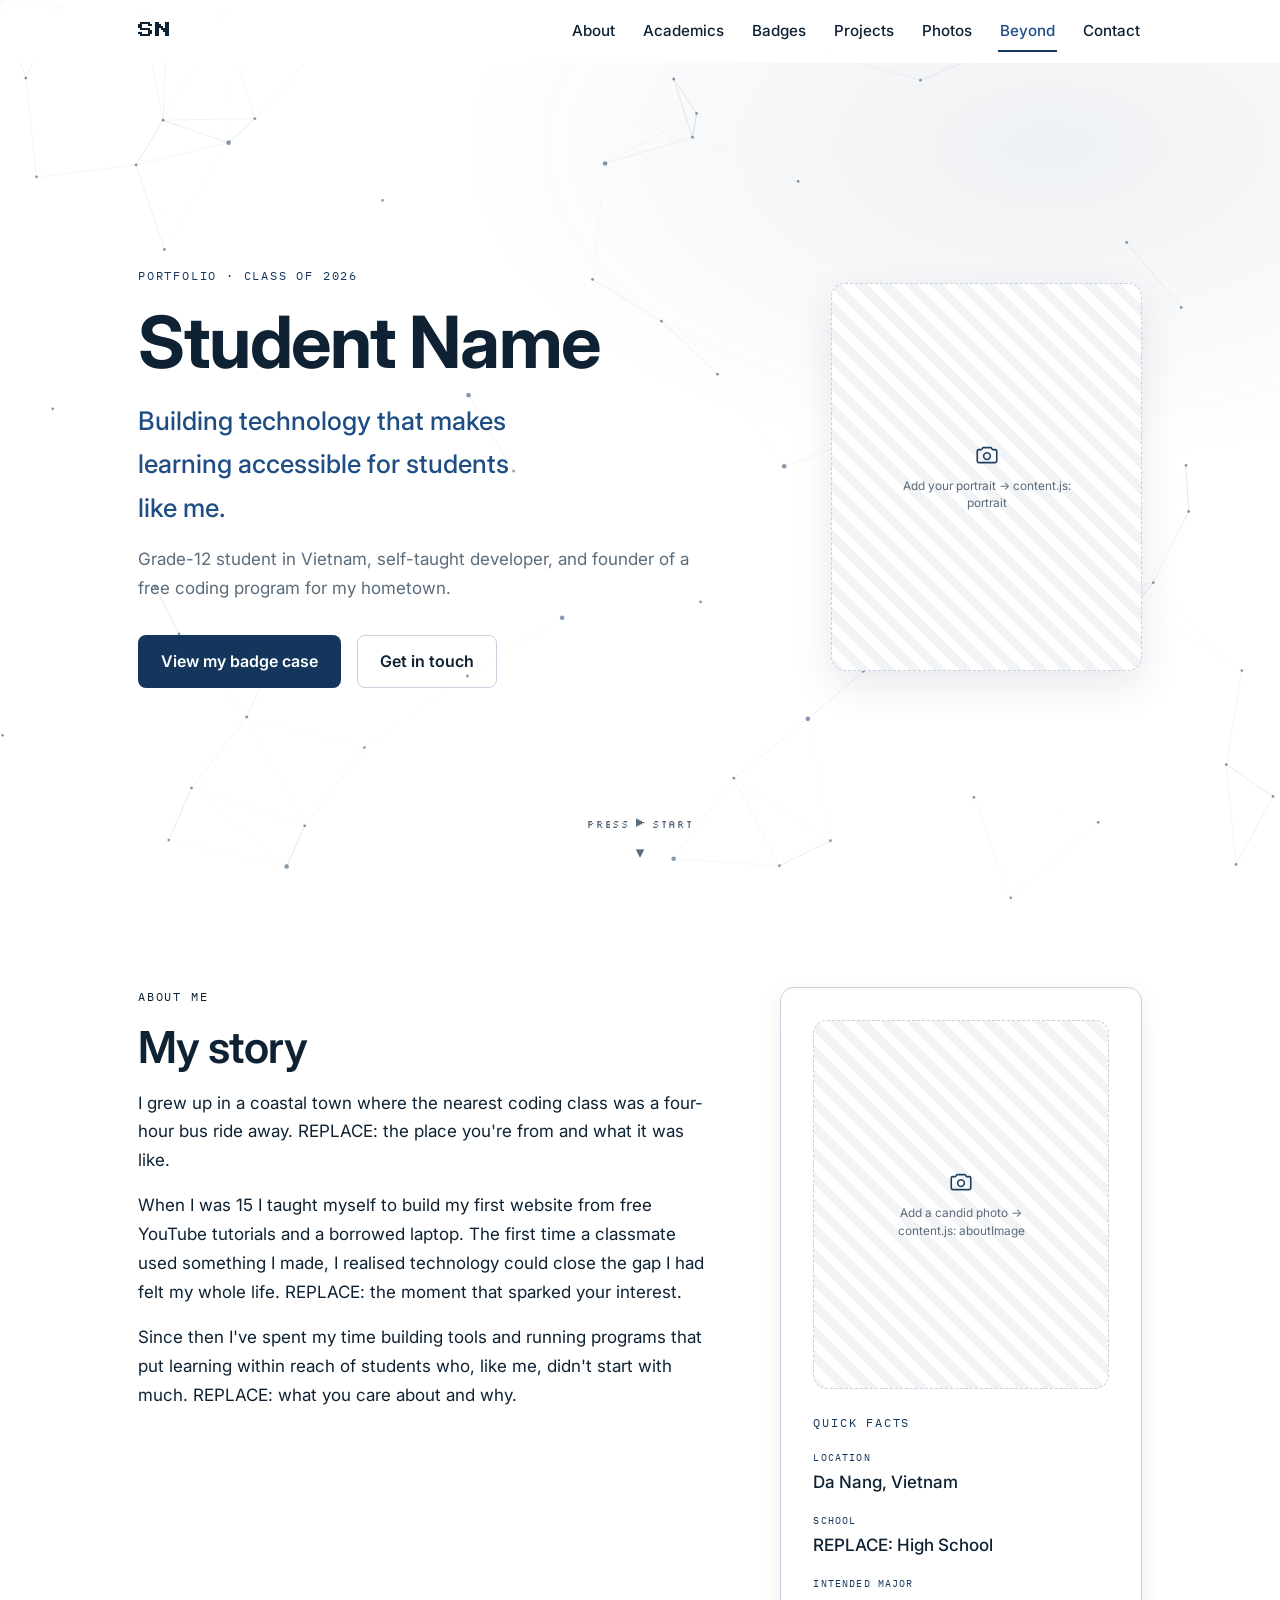
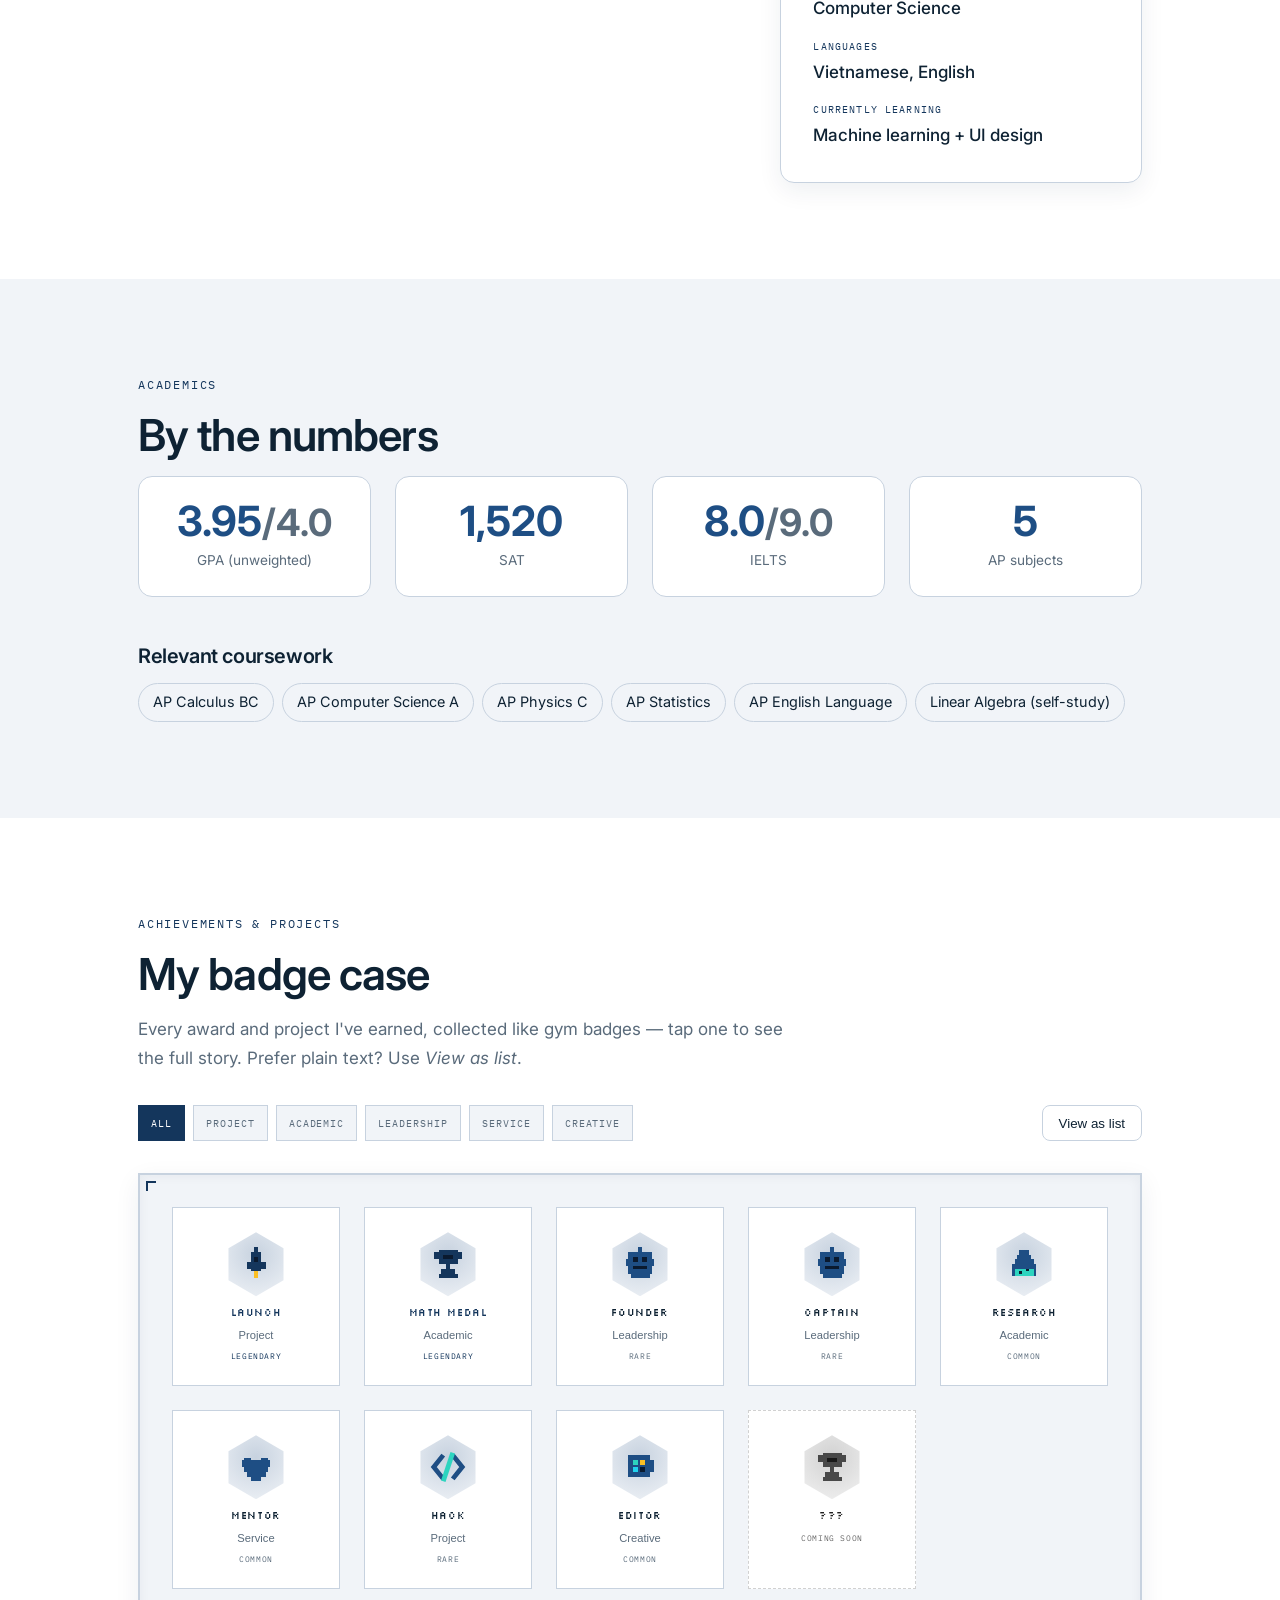
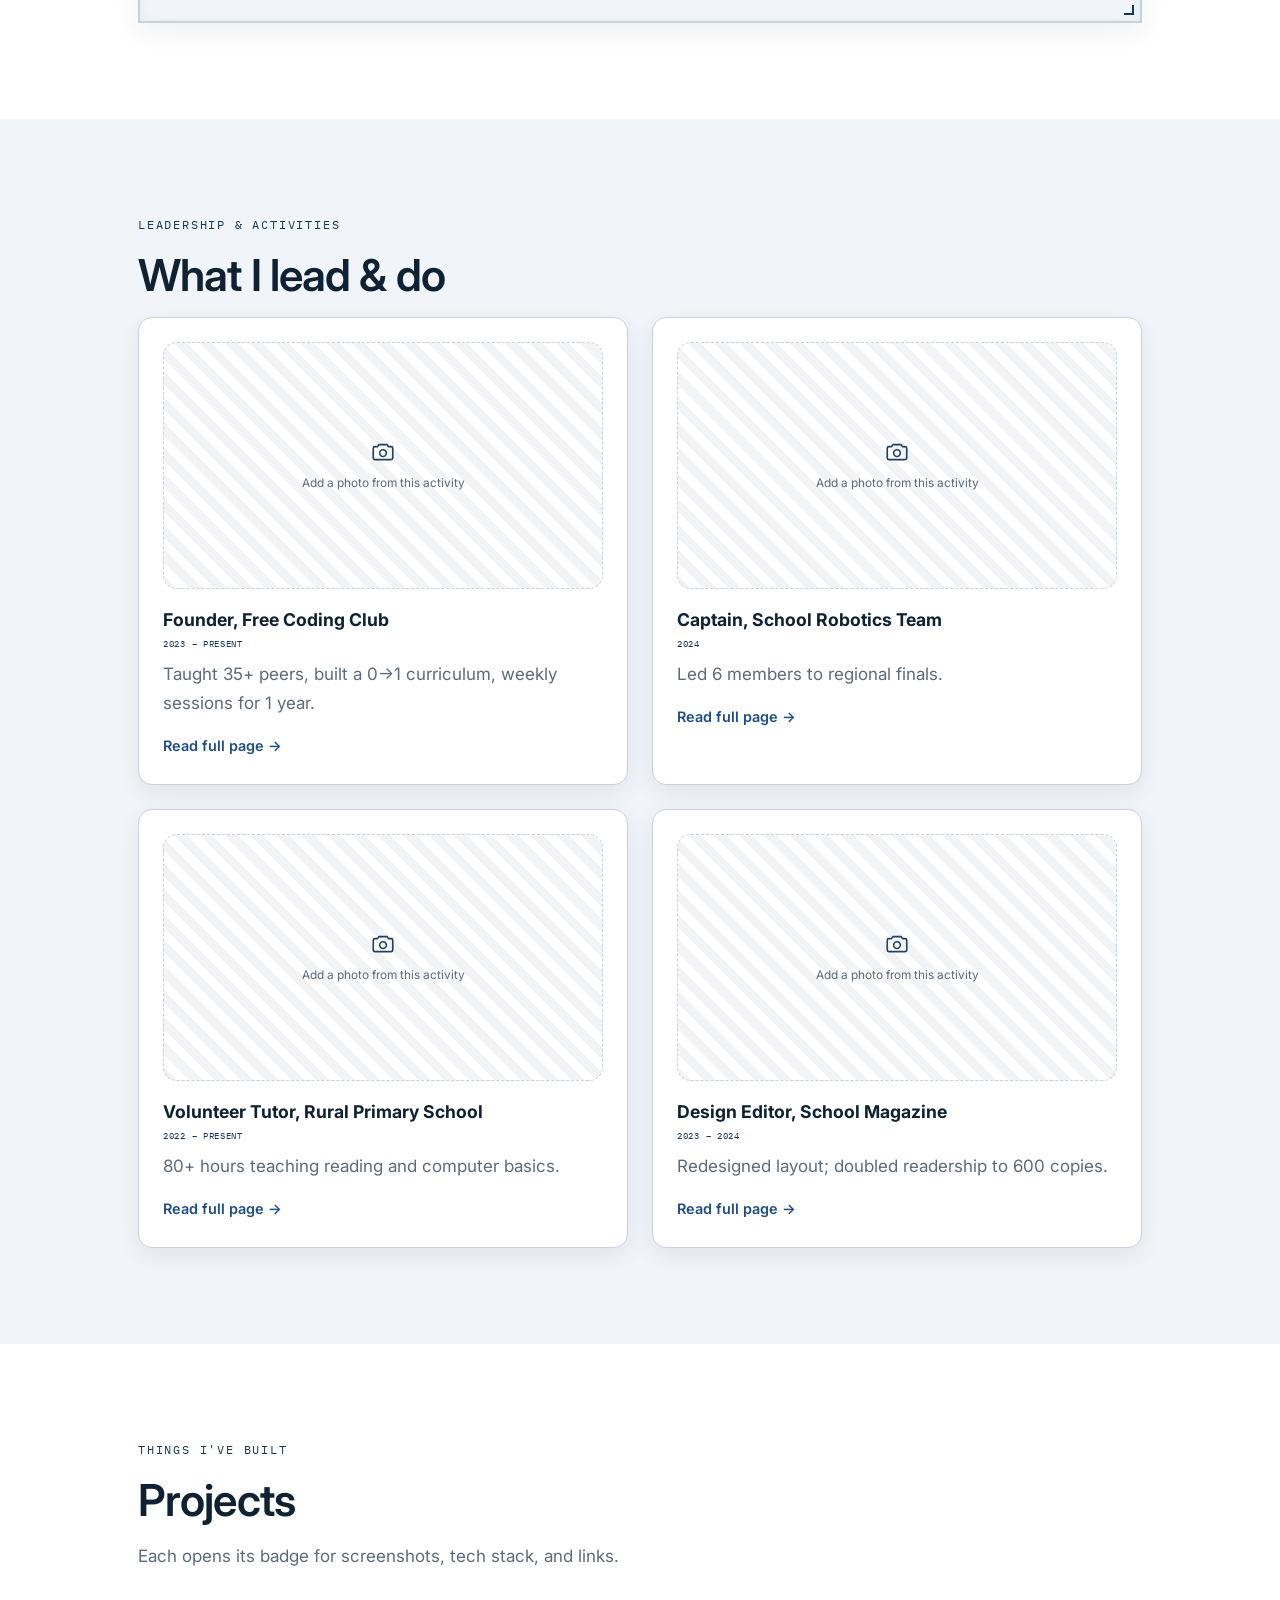
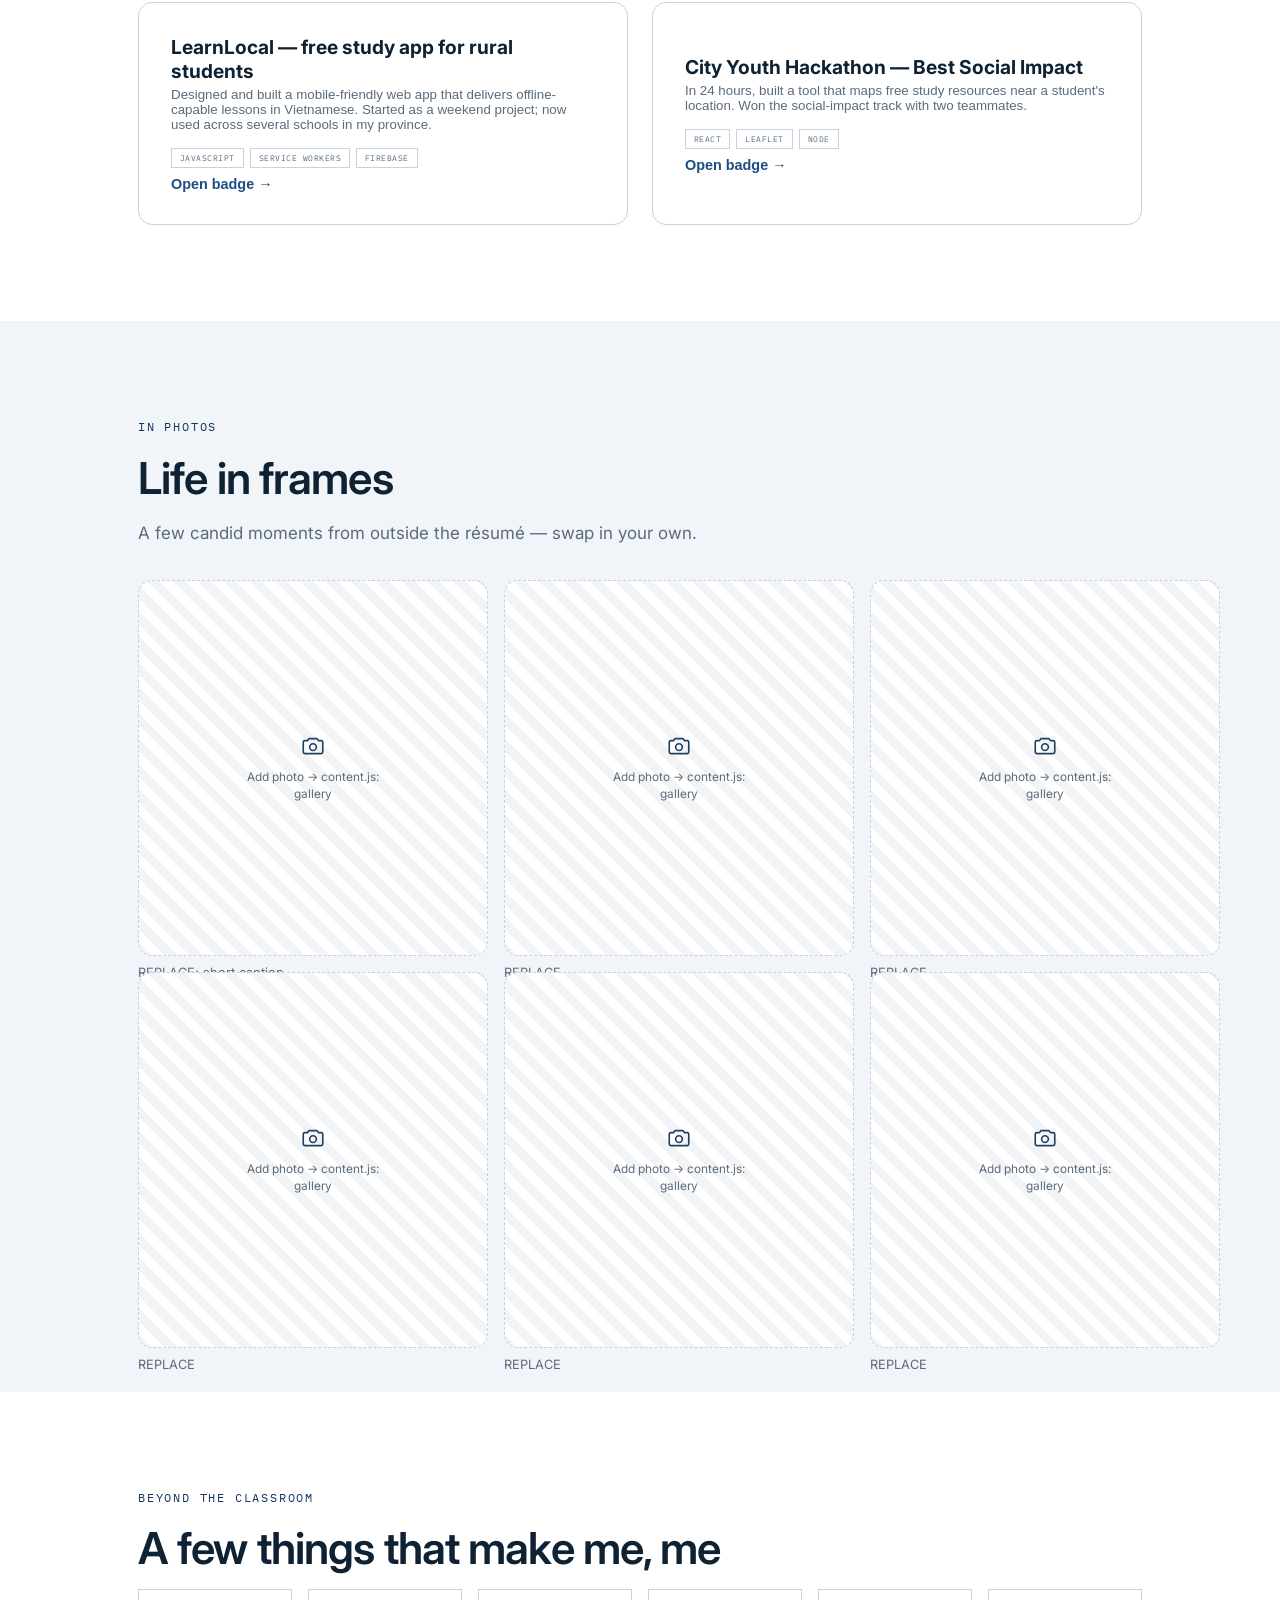
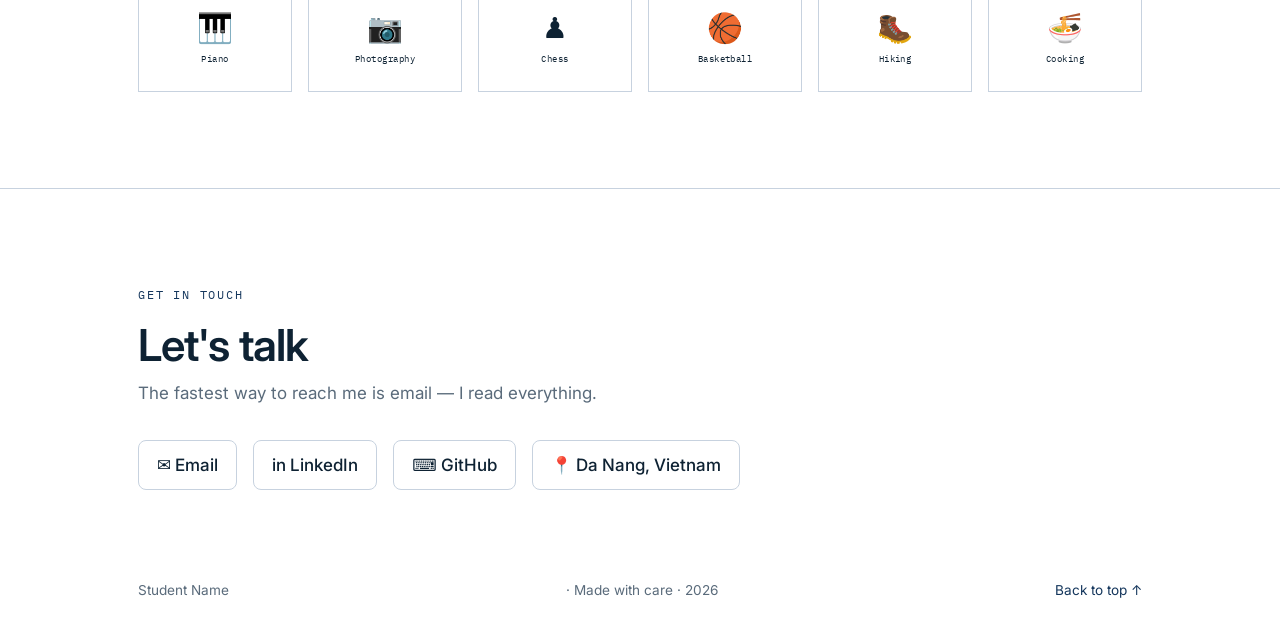
==== index.html @ fba91a68 "Build portfolio site: badge case, detail pages, hero background - Single-page portfolio (navy+teal, " ====
<!DOCTYPE html>
<html lang="en">
<head>
  <meta charset="UTF-8">
  <meta name="viewport" content="width=device-width, initial-scale=1.0">
  <title>Student Name — Portfolio</title> <!-- REPLACE: set to your name -->
  <meta name="description" content="Portfolio of a Grade-12 student building technology that makes learning accessible."> <!-- REPLACE -->

  <link rel="icon" type="image/svg+xml" href="assets/favicon.svg">

  <!-- Fonts: Inter (body + display), IBM Plex Mono (small labels), Silkscreen + Press Start 2P (logo + badge pixel accents) -->
  <link rel="preconnect" href="https://fonts.googleapis.com">
  <link rel="preconnect" href="https://fonts.gstatic.com" crossorigin>
  <link href="https://fonts.googleapis.com/css2?family=Inter:wght@400;500;600;700&family=IBM+Plex+Mono:wght@400;500;600&family=Silkscreen:wght@400;700&family=Press+Start+2P&display=swap" rel="stylesheet">

  <link rel="stylesheet" href="css/style.css">
</head>
<body>
  <canvas id="starfield" class="bg-constellation" aria-hidden="true"></canvas>
  <a class="skip-link" href="#main">Skip to content</a>

  <!-- ============================ NAV ============================ -->
  <header class="nav" id="nav">
    <div class="nav__inner">
      <a href="#hero" class="nav__brand" data-content="initials" aria-label="Home">SN</a>

      <nav class="nav__links" aria-label="Primary">
        <a href="#about">About</a>
        <a href="#academics">Academics</a>
        <a href="#badges">Badges</a>
        <a href="#projects">Projects</a>
        <a href="#gallery">Photos</a>
        <a href="#beyond">Beyond</a>
        <a href="#contact">Contact</a>
      </nav>

      <button class="nav__toggle" id="navToggle" aria-label="Open menu" aria-expanded="false" aria-controls="mobileMenu">
        <span></span><span></span><span></span>
      </button>
    </div>

    <!-- Mobile slide-in menu -->
    <nav class="nav__mobile" id="mobileMenu" aria-label="Mobile" hidden>
      <a href="#about">About</a>
      <a href="#academics">Academics</a>
      <a href="#badges">Badges</a>
      <a href="#projects">Projects</a>
      <a href="#gallery">Photos</a>
      <a href="#beyond">Beyond</a>
      <a href="#contact">Contact</a>
    </nav>
  </header>

  <main id="main">

    <!-- ============================ HERO ============================ -->
    <section class="hero" id="hero">
      <div class="container hero__inner">
        <div class="hero__text">
          <p class="eyebrow">PORTFOLIO · <span data-content="classOf">CLASS OF 2026</span></p>
          <h1 class="hero__title" data-content="name">Student Name</h1>
          <p class="hero__tagline" data-content="tagline">Building technology that makes learning accessible for students like me.</p>
          <p class="hero__sub" data-content="heroSub"></p>
          <div class="hero__cta">
            <a href="#badges" class="btn btn--primary">View my badge case</a>
            <a href="#contact" class="btn btn--ghost">Get in touch</a>
          </div>
        </div>
        <figure class="hero__portrait reveal" data-photo="portrait" data-hint="Add your portrait → content.js: portrait"></figure>
      </div>
      <a href="#about" class="hero__scroll" aria-label="Scroll to content">
        <span class="hero__scroll-pixel">press ▶ start</span>
        <span class="hero__scroll-arrow" aria-hidden="true">▾</span>
      </a>
    </section>

    <!-- ============================ ABOUT ============================ -->
    <section class="section" id="about">
      <div class="container about__grid">
        <div class="about__story reveal">
          <p class="eyebrow">ABOUT ME</p>
          <h2>My story</h2>
          <div data-content="about"><!-- paragraphs injected from content.js --></div>
        </div>
        <aside class="about__facts reveal">
          <figure class="about__photo" data-photo="aboutImage" data-hint="Add a candid photo → content.js: aboutImage"></figure>
          <p class="eyebrow">QUICK FACTS</p>
          <dl data-content="quickFacts"><!-- injected --></dl>
        </aside>
      </div>
    </section>

    <!-- ============================ ACADEMICS ============================ -->
    <section class="section section--alt" id="academics">
      <div class="container">
        <p class="eyebrow">ACADEMICS</p>
        <h2>By the numbers</h2>
        <div class="stats" data-content="stats"><!-- stat cards injected --></div>

        <h3 class="academics__sub">Relevant coursework</h3>
        <ul class="chips" data-content="coursework"><!-- chips injected --></ul>
      </div>
    </section>

    <!-- ============================ BADGE CASE ============================ -->
    <section class="section" id="badges">
      <div class="container">
        <p class="eyebrow">ACHIEVEMENTS &amp; PROJECTS</p>
        <h2>My badge case</h2>
        <p class="section__intro">Every award and project I've earned, collected like gym badges — tap one to see the full story. Prefer plain text? Use <em>View as list</em>.</p>

        <div class="badges__controls">
          <div class="filters" id="badgeFilters" role="tablist" aria-label="Filter badges by category"><!-- chips injected --></div>
          <button class="toggle-view" id="toggleView" aria-pressed="false">View as list</button>
        </div>

        <!-- Badge case grid -->
        <div class="badge-case" id="badgeCase">
          <div class="badge-grid" id="badgeGrid" role="list"><!-- badges injected --></div>
        </div>

        <!-- Accessible list fallback (same data) -->
        <div class="badge-list" id="badgeList" hidden><!-- list injected --></div>
      </div>
    </section>

    <!-- ============================ LEADERSHIP / ACTIVITIES ============================ -->
    <section class="section section--alt" id="leadership">
      <div class="container">
        <p class="eyebrow">LEADERSHIP &amp; ACTIVITIES</p>
        <h2>What I lead &amp; do</h2>
        <div class="activities" data-content="activities"><!-- cards injected --></div>
      </div>
    </section>

    <!-- ============================ PROJECTS ============================ -->
    <section class="section" id="projects">
      <div class="container">
        <p class="eyebrow">THINGS I'VE BUILT</p>
        <h2>Projects</h2>
        <p class="section__intro">Each opens its badge for screenshots, tech stack, and links.</p>
        <div class="projects" data-content="projects"><!-- project cards injected --></div>
      </div>
    </section>

    <!-- ============================ GALLERY ============================ -->
    <section class="section section--alt" id="gallery">
      <div class="container">
        <p class="eyebrow">IN PHOTOS</p>
        <h2>Life in frames</h2>
        <p class="section__intro">A few candid moments from outside the résumé — swap in your own.</p>
        <div class="gallery" data-content="gallery"><!-- gallery injected --></div>
      </div>
    </section>

    <!-- ============================ BEYOND ============================ -->
    <section class="section" id="beyond">
      <div class="container">
        <p class="eyebrow">BEYOND THE CLASSROOM</p>
        <h2>A few things that make me, me</h2>
        <ul class="hobbies" data-content="hobbies"><!-- pixel tiles injected --></ul>
      </div>
    </section>

  </main>

  <!-- ============================ CONTACT / FOOTER ============================ -->
  <footer class="footer" id="contact">
    <div class="container">
      <p class="eyebrow">GET IN TOUCH</p>
      <h2 class="footer__title">Let's talk</h2>
      <p class="footer__lead">The fastest way to reach me is email — I read everything.</p>
      <div class="footer__links" data-content="contactLinks"><!-- injected --></div>
      <div class="footer__bottom">
        <span data-content="name">Student Name</span> · Made with care · 2026
        <a href="#hero" class="footer__top">Back to top ↑</a>
      </div>
    </div>
  </footer>

  <!-- ============================ BADGE MODAL ============================ -->
  <div class="modal" id="modal" role="dialog" aria-modal="true" aria-labelledby="modalTitle" hidden>
    <div class="modal__backdrop" data-close></div>
    <div class="modal__panel" role="document">
      <button class="modal__close" data-close aria-label="Close">✕</button>
      <div class="modal__body" id="modalBody"><!-- injected --></div>
    </div>
  </div>

  <!-- content first, then shared icons, then logic -->
  <script src="data/content.js"></script>
  <script src="js/icons.js"></script>
  <script src="js/main.js"></script>
</body>
</html>
---- css/style.css ----
/* =============================================================================
   College Application Portfolio — light theme (white + navy, Inter + IBM Plex Mono, pixel accents)
   All design tokens live in :root. Edit content in data/content.js, not here.
   ============================================================================= */

/* ---------- Design tokens ---------- */
:root {
  /* color palette */
  --navy-900: #FFFFFF;   /* page background (white) */
  --navy-800: #F1F4F8;   /* alt sections / chips / panels (light) */
  --navy-700: #FFFFFF;   /* cards / surfaces (white, use border) */
  --navy-600: #C7D2DF;   /* hairline borders */
  --teal-400: #14365C;   /* PRIMARY accent = deep navy */
  --teal-300: #1E4E84;   /* accent hover / accent text on white */
  --cyan-500: #2A5A92;   /* secondary navy */
  --ink-050:  #0E2233;   /* primary text = near-navy ink */
  --ink-300:  #5A6B7B;   /* muted text */
  --gold-400: #14365C;   /* legendary -> navy (two-colour palette) */
  --white:    #FFFFFF;
  --on-accent:#FFFFFF;   /* text on navy accent backgrounds */

  /* fonts */
  --font-body:    "Inter", system-ui, -apple-system, "Segoe UI", Arial, sans-serif;
  --font-display: "Inter", system-ui, -apple-system, "Segoe UI", Arial, sans-serif;
  --font-pixel:   "Silkscreen", "Press Start 2P", monospace;
  --font-pixel-lg:"Press Start 2P", "Silkscreen", monospace;
  --font-mono:    "IBM Plex Mono", ui-monospace, SFMono-Regular, Menlo, "Liberation Mono", monospace;

  /* spacing scale (8px base) */
  --s-1: 8px;  --s-2: 16px; --s-3: 24px; --s-4: 32px;
  --s-5: 48px; --s-6: 64px; --s-7: 96px; --s-8: 128px;

  /* layout */
  --maxw: 1100px;
  --gutter: 24px;

  /* radius */
  --r-card: 14px;
  --r-btn: 8px;

  /* shadow */
  --shadow-soft: 0 14px 40px rgba(15, 36, 64, 0.10);
  --shadow-card: 0 8px 24px rgba(15, 36, 64, 0.07);

  /* motion */
  --t-fast: 160ms;
  --t-med: 280ms;
  --ease: cubic-bezier(0.22, 1, 0.36, 1);
}

@media (min-width: 768px) { :root { --gutter: 48px; } }

/* ---------- Reset & base ---------- */
*, *::before, *::after { box-sizing: border-box; }
html { scroll-behavior: smooth; background: var(--navy-900); }
@media (prefers-reduced-motion: reduce) { html { scroll-behavior: auto; } }

body {
  margin: 0;
  font-family: var(--font-body);
  font-size: 1.0625rem;
  line-height: 1.7;
  color: var(--ink-050);
  background: transparent;
  -webkit-font-smoothing: antialiased;
  overflow-x: hidden;
}

h1, h2, h3 { font-family: var(--font-display); font-weight: 600; letter-spacing: -0.02em; line-height: 1.12; margin: 0 0 var(--s-2); }
h2 { font-size: clamp(1.75rem, 3.5vw, 2.75rem); }
h3 { font-size: 1.25rem; }
p { margin: 0 0 var(--s-2); }
a { color: var(--teal-400); text-decoration: none; }
a:hover { color: var(--teal-300); }
img, svg, canvas { display: block; max-width: 100%; }

.container { max-width: var(--maxw); margin: 0 auto; padding: 0 var(--gutter); }

/* ---------- Full-page constellation background ---------- */
.bg-constellation { position: fixed; inset: 0; width: 100%; height: 100%; z-index: 0; pointer-events: none; }
#main { position: relative; z-index: 1; }
.nav, .footer { position: relative; z-index: 2; }


/* skip link */
.skip-link {
  position: absolute; left: 8px; top: -48px;
  background: var(--teal-400); color: var(--on-accent);
  padding: 8px 16px; border-radius: var(--r-btn); font-weight: 600; z-index: 200;
  transition: top var(--t-fast) var(--ease);
}
.skip-link:focus { top: 8px; }

/* visible focus rings everywhere */
:focus-visible {
  outline: 3px solid var(--teal-400);
  outline-offset: 3px;
  border-radius: 4px;
}

/* eyebrow label (pixel accent) */
.eyebrow {
  font-family: var(--font-mono);
  font-size: 0.75rem;
  letter-spacing: 0.15em;
  text-transform: uppercase;
  color: var(--teal-400);
  margin: 0 0 var(--s-2);
}

/* section rhythm */
.section { padding: 56px 0; }
@media (min-width: 768px) { .section { padding: 96px 0; } }
.section--alt { background: var(--navy-800); }
.section__intro { color: var(--ink-300); max-width: 60ch; margin-bottom: var(--s-4); }

/* ---------- Buttons ---------- */
.btn {
  display: inline-flex; align-items: center; justify-content: center;
  min-height: 44px; padding: 12px 22px;
  border-radius: var(--r-btn); font-weight: 600; font-size: 1rem;
  border: 1px solid transparent; cursor: pointer;
  transition: transform var(--t-fast) var(--ease), background var(--t-fast), color var(--t-fast), border-color var(--t-fast);
}
.btn--primary { background: var(--teal-400); color: var(--on-accent); }
.btn--primary:hover { background: var(--teal-300); color: var(--navy-900); transform: translateY(-2px); }
.btn--ghost { background: transparent; color: var(--ink-050); border-color: var(--navy-600); }
.btn--ghost:hover { border-color: var(--teal-400); color: var(--teal-300); transform: translateY(-2px); }

/* =============================================================================
   NAV
   ============================================================================= */
.nav {
  position: sticky; top: 0; z-index: 100;
  background: rgba(255, 255, 255, 0.72);
  backdrop-filter: blur(8px);
  border-bottom: 1px solid transparent;
  transition: background var(--t-med), border-color var(--t-med);
}
.nav.is-scrolled {
  background: rgba(255, 255, 255, 0.92);
  border-bottom-color: var(--navy-600);
}
.nav__inner {
  max-width: var(--maxw); margin: 0 auto; padding: 12px var(--gutter);
  display: flex; align-items: center; justify-content: space-between;
}
.nav__brand {
  font-family: var(--font-pixel-lg); font-size: 1rem;
  color: var(--ink-050); letter-spacing: 0.05em;
}
.nav__brand:hover { color: var(--teal-300); }
.nav__links { display: none; gap: var(--s-3); }
.nav__links a {
  color: var(--ink-050); font-weight: 500; font-size: 0.95rem;
  padding: 6px 2px; position: relative;
}
.nav__links a::after {
  content: ""; position: absolute; left: 0; right: 0; bottom: -2px; height: 2px;
  background: var(--teal-400); transform: scaleX(0); transform-origin: left;
  transition: transform var(--t-fast) var(--ease);
}
.nav__links a:hover, .nav__links a.is-active { color: var(--teal-300); }
.nav__links a.is-active::after { transform: scaleX(1); }

/* hamburger */
.nav__toggle {
  display: flex; flex-direction: column; gap: 4px;
  width: 44px; height: 44px; align-items: center; justify-content: center;
  background: transparent; border: 1px solid var(--navy-600); border-radius: var(--r-btn);
  cursor: pointer;
}

/* desktop: show inline links, hide hamburger (declared AFTER base so it wins) */
@media (min-width: 768px) {
  .nav__links { display: flex; }
  .nav__toggle { display: none; }
}
.nav__toggle span { width: 20px; height: 2px; background: var(--ink-050); transition: transform var(--t-fast), opacity var(--t-fast); }
.nav__toggle[aria-expanded="true"] span:nth-child(1) { transform: translateY(6px) rotate(45deg); }
.nav__toggle[aria-expanded="true"] span:nth-child(2) { opacity: 0; }
.nav__toggle[aria-expanded="true"] span:nth-child(3) { transform: translateY(-6px) rotate(-45deg); }

.nav__mobile {
  display: flex; flex-direction: column;
  background: var(--navy-800); border-top: 1px solid var(--navy-600);
  padding: var(--s-2) var(--gutter);
}
.nav__mobile[hidden] { display: none; }
.nav__mobile a { color: var(--ink-050); padding: 14px 0; font-weight: 500; border-bottom: 1px solid var(--navy-700); }
.nav__mobile a:last-child { border-bottom: none; }

/* =============================================================================
   HERO
   ============================================================================= */
.hero {
  position: relative; min-height: 92vh;
  display: flex; align-items: center;
  overflow: hidden;
  background:
    radial-gradient(960px 520px at 82% 10%, rgba(20,54,92,0.07), transparent 62%);
}
.hero__bg { position: absolute; inset: 0; z-index: 0; pointer-events: none; }
.hero__bg canvas { width: 100%; height: 100%; opacity: 1; }
/* on small screens the text spans wider — darken the photo further so copy stays AA-readable */
@media (max-width: 640px) {
  .hero {
    background:
      radial-gradient(700px 420px at 70% 10%, rgba(20,54,92,0.06), transparent 60%);
  }
}
.hero__inner { position: relative; z-index: 1; min-width: 0; width: 100%; padding-top: var(--s-6); padding-bottom: var(--s-6); }
.hero__title {
  font-size: clamp(2.5rem, 6vw, 4.5rem); font-weight: 700;
  margin-bottom: var(--s-2); letter-spacing: -0.02em;
}
.hero__tagline {
  font-family: var(--font-display); font-weight: 500;
  font-size: clamp(1.15rem, 2.4vw, 1.6rem);
  color: var(--teal-300); max-width: 24ch; margin-bottom: var(--s-2);
}
.hero__sub { color: var(--ink-300); max-width: 52ch; margin-bottom: var(--s-4); }
.hero__cta { display: flex; flex-wrap: wrap; gap: var(--s-2); }

.hero__scroll {
  position: absolute; left: 50%; bottom: 24px; transform: translateX(-50%);
  display: flex; flex-direction: column; align-items: center; gap: 6px;
  color: var(--ink-300);
}
.hero__scroll-pixel { font-family: var(--font-pixel); font-size: 0.6rem; letter-spacing: 0.1em; }
.hero__scroll-arrow { animation: bob 1.8s var(--ease) infinite; }
@keyframes bob { 0%,100% { transform: translateY(0); } 50% { transform: translateY(6px); } }

/* =============================================================================
   ABOUT
   ============================================================================= */
.about__grid { display: grid; gap: var(--s-5); }
@media (min-width: 900px) { .about__grid { grid-template-columns: 1.6fr 1fr; gap: var(--s-6); } }
.about__story p { color: var(--ink-050); }
.about__facts {
  background: var(--navy-700); border: 1px solid var(--navy-600);
  border-radius: var(--r-card); padding: var(--s-4); box-shadow: var(--shadow-card);
  align-self: start;
}
.about__facts dl { margin: 0; display: grid; gap: var(--s-2); }
.about__facts .fact { display: grid; gap: 2px; }
.about__facts dt { font-family: var(--font-mono); font-size: 0.6rem; letter-spacing: 0.12em; color: var(--teal-400); text-transform: uppercase; }
.about__facts dd { margin: 0; color: var(--ink-050); font-weight: 500; }

/* =============================================================================
   ACADEMICS
   ============================================================================= */
.stats {
  display: grid; grid-template-columns: repeat(2, 1fr); gap: var(--s-2);
  margin-bottom: var(--s-5);
}
@media (min-width: 768px) { .stats { grid-template-columns: repeat(4, 1fr); gap: var(--s-3); } }
.stat {
  background: var(--navy-700); border: 1px solid var(--navy-600);
  border-radius: var(--r-card); padding: var(--s-3); text-align: center;
}
.stat__value { font-family: var(--font-display); font-weight: 700; font-size: clamp(1.8rem, 4vw, 2.6rem); color: var(--teal-300); line-height: 1; }
.stat__suffix { font-size: 0.9em; color: var(--ink-300); }
.stat__label { font-size: 0.85rem; color: var(--ink-300); margin-top: 6px; }

.academics__sub { margin-top: var(--s-4); }
.chips { list-style: none; padding: 0; margin: 0; display: flex; flex-wrap: wrap; gap: var(--s-1); }
.chips li {
  border: 1px solid var(--navy-600); background: var(--navy-800);
  border-radius: 999px; padding: 6px 14px; font-size: 0.9rem; color: var(--ink-050);
}

/* =============================================================================
   BADGE CASE
   ============================================================================= */
.badges__controls {
  display: flex; flex-wrap: wrap; gap: var(--s-2);
  align-items: center; justify-content: space-between; margin-bottom: var(--s-4);
}
.filters { display: flex; flex-wrap: wrap; gap: var(--s-1); }
.filter-chip {
  font-family: var(--font-mono); font-size: 0.6rem; letter-spacing: 0.1em; text-transform: uppercase;
  background: var(--navy-800); color: var(--ink-300);
  border: 1px solid var(--navy-600); border-radius: 0; /* sharp = pixel motif */
  padding: 8px 12px; min-height: 36px; cursor: pointer;
  transition: background var(--t-fast), color var(--t-fast), border-color var(--t-fast);
}
.filter-chip:hover { color: var(--teal-300); border-color: var(--teal-400); }
.filter-chip.is-active { background: var(--teal-400); color: var(--on-accent); border-color: var(--teal-400); }

.toggle-view {
  background: transparent; color: var(--ink-050);
  border: 1px solid var(--navy-600); border-radius: var(--r-btn);
  padding: 8px 16px; min-height: 36px; cursor: pointer; font-weight: 500;
  transition: border-color var(--t-fast), color var(--t-fast);
}
.toggle-view:hover { border-color: var(--teal-400); color: var(--teal-300); }

/* the "case" panel */
.badge-case {
  background:
    linear-gradient(180deg, rgba(255,255,255,0.02), transparent 40%),
    var(--navy-800);
  border: 2px solid var(--navy-600);
  border-radius: 0; /* sharp corners for retro case */
  padding: var(--s-4);
  box-shadow: inset 0 1px 12px rgba(15,36,64,0.05), var(--shadow-card);
  position: relative;
}
/* pixel-frame corner ticks */
.badge-case::before, .badge-case::after {
  content: ""; position: absolute; width: 10px; height: 10px; border: 2px solid var(--teal-400);
}
.badge-case::before { top: 6px; left: 6px; border-right: none; border-bottom: none; }
.badge-case::after { bottom: 6px; right: 6px; border-left: none; border-top: none; }

.badge-grid {
  display: grid; gap: var(--s-3);
  grid-template-columns: repeat(2, 1fr);
}
@media (min-width: 640px) { .badge-grid { grid-template-columns: repeat(3, 1fr); } }
@media (min-width: 900px) { .badge-grid { grid-template-columns: repeat(4, 1fr); } }
@media (min-width: 1100px){ .badge-grid { grid-template-columns: repeat(5, 1fr); } }

/* a single badge */
.badge {
  display: flex; flex-direction: column; align-items: center; gap: 10px;
  background: var(--navy-700); border: 1px solid var(--navy-600);
  padding: var(--s-3) var(--s-2); cursor: pointer; color: var(--ink-050);
  border-radius: 0; /* pixel motif */
  transition: transform var(--t-fast) var(--ease), box-shadow var(--t-fast), border-color var(--t-fast);
}
.badge:hover, .badge:focus-visible {
  transform: translateY(-4px);
  border-color: var(--teal-400);
  box-shadow: 0 0 0 1px var(--teal-400), 0 0 14px rgba(20,54,92,0.25);
}
/* the emblem slot (hexagon-ish via clip) */
.badge__slot {
  width: 64px; height: 64px; display: grid; place-items: center;
  background: radial-gradient(circle at 50% 35%, var(--navy-600), var(--navy-800));
  clip-path: polygon(50% 0, 93% 25%, 93% 75%, 50% 100%, 7% 75%, 7% 25%);
  color: var(--teal-300);
}
.badge__slot svg { width: 38px; height: 38px; }
.badge.is-legendary .badge__slot { color: var(--gold-400); box-shadow: 0 0 14px rgba(20,54,92,0.16); }
.badge:not(.is-locked):hover .badge__icon { animation: none; }
.badge__icon { animation: float 4s ease-in-out infinite; }
.badge__name {
  font-family: var(--font-pixel); font-size: 0.62rem; letter-spacing: 0.06em;
  text-align: center; line-height: 1.3; color: var(--ink-050);
}
.badge__cat { font-size: 0.7rem; color: var(--ink-300); }
.badge.is-legendary .badge__name { color: var(--gold-400); }

/* rarity dot — never rely on color alone, so we add the text label too */
.badge__rarity {
  font-family: var(--font-mono); font-size: 0.5rem; letter-spacing: 0.08em;
  text-transform: uppercase; color: var(--ink-300);
}
.badge.is-legendary .badge__rarity { color: var(--gold-400); }

/* locked slot */
.badge.is-locked {
  cursor: default; opacity: 0.55; filter: grayscale(1);
  border-style: dashed;
}
.badge.is-locked:hover { transform: none; box-shadow: none; border-color: var(--navy-600); }

@keyframes float { 0%,100% { transform: translateY(0); } 50% { transform: translateY(-4px); } }

/* staggered reveal entrance */
.badge.reveal-badge { opacity: 0; transform: translateY(16px); }
.badge.reveal-badge.is-in { opacity: 1; transform: translateY(0); transition: opacity 420ms var(--ease), transform 420ms var(--ease); }

/* list fallback */
.badge-list { display: grid; gap: var(--s-2); }
.badge-list[hidden] { display: none; } /* class display would otherwise override the hidden attr */
.badge-list__item {
  display: grid; gap: 4px;
  background: var(--navy-700); border: 1px solid var(--navy-600);
  border-left: 4px solid var(--teal-400); border-radius: var(--r-card);
  padding: var(--s-3);
}
.badge-list__item.is-legendary { border-left-color: var(--gold-400); }
.badge-list__head { display: flex; flex-wrap: wrap; gap: var(--s-1); align-items: baseline; justify-content: space-between; }
.badge-list__title { font-family: var(--font-display); font-weight: 700; font-size: 1.05rem; }
.badge-list__meta { font-size: 0.8rem; color: var(--ink-300); }
.badge-list__impact { color: var(--teal-300); font-weight: 600; }
.badge-list__tag {
  font-family: var(--font-mono); font-size: 0.55rem; letter-spacing: 0.08em; text-transform: uppercase;
  color: var(--ink-300);
}

/* =============================================================================
   ACTIVITIES / LEADERSHIP
   ============================================================================= */
.activities { display: grid; gap: var(--s-2); }
@media (min-width: 768px) { .activities { grid-template-columns: repeat(2, 1fr); gap: var(--s-3); } }
.activity {
  background: var(--navy-700); border: 1px solid var(--navy-600);
  border-radius: var(--r-card); padding: var(--s-3); box-shadow: var(--shadow-card);
}
.activity__role { font-family: var(--font-display); font-weight: 700; font-size: 1.1rem; margin-bottom: 2px; }
.activity__period { font-family: var(--font-mono); font-size: 0.55rem; letter-spacing: 0.08em; color: var(--teal-400); text-transform: uppercase; margin-bottom: var(--s-1); }
.activity__impact { color: var(--ink-300); margin: 0; }
/* clickable activity card → detail page */
.activity--link {
  display: block; text-decoration: none; color: inherit; cursor: pointer;
  transition: transform var(--t-fast) var(--ease), border-color var(--t-fast), box-shadow var(--t-fast);
}
.activity--link:hover, .activity--link:focus-visible { transform: translateY(-3px); border-color: var(--teal-400); box-shadow: var(--shadow-card); }
.activity__open { display: inline-block; margin-top: var(--s-2); color: var(--teal-300); font-weight: 600; font-size: 0.9rem; }

/* =============================================================================
   PROJECTS
   ============================================================================= */
.projects { display: grid; gap: var(--s-3); }
@media (min-width: 768px) { .projects { grid-template-columns: repeat(2, 1fr); } }
.project {
  text-align: left; width: 100%;
  background: var(--navy-700); border: 1px solid var(--navy-600);
  border-radius: var(--r-card); padding: var(--s-4); cursor: pointer; color: var(--ink-050);
  transition: transform var(--t-fast) var(--ease), border-color var(--t-fast), box-shadow var(--t-fast);
}
.project:hover, .project:focus-visible { transform: translateY(-3px); border-color: var(--teal-400); box-shadow: var(--shadow-card); }
.project__name { font-family: var(--font-display); font-weight: 700; font-size: 1.2rem; margin-bottom: 4px; }
.project__desc { color: var(--ink-300); margin-bottom: var(--s-2); }
.project__tech { display: flex; flex-wrap: wrap; gap: 6px; margin-bottom: var(--s-1); }
.project__tech span {
  font-family: var(--font-mono); font-size: 0.5rem; letter-spacing: 0.06em; text-transform: uppercase;
  border: 1px solid var(--navy-600); padding: 4px 8px; color: var(--ink-300);
}
.project__open { color: var(--teal-300); font-weight: 600; font-size: 0.9rem; }

/* =============================================================================
   BEYOND (hobbies)
   ============================================================================= */
.hobbies {
  list-style: none; padding: 0; margin: 0;
  display: grid; grid-template-columns: repeat(2, 1fr); gap: var(--s-2);
}
@media (min-width: 640px) { .hobbies { grid-template-columns: repeat(3, 1fr); } }
@media (min-width: 900px) { .hobbies { grid-template-columns: repeat(6, 1fr); } }
.hobby {
  display: flex; flex-direction: column; align-items: center; gap: 8px;
  background: var(--navy-700); border: 1px solid var(--navy-600);
  border-radius: 0; padding: var(--s-3) var(--s-2); text-align: center;
  transition: transform var(--t-fast) var(--ease), border-color var(--t-fast);
}
.hobby:hover { transform: translateY(-3px); border-color: var(--teal-400); }
.hobby__icon { font-size: 1.8rem; line-height: 1; }
.hobby__label { font-family: var(--font-mono); font-size: 0.58rem; letter-spacing: 0.05em; }

/* =============================================================================
   FOOTER / CONTACT
   ============================================================================= */
.footer { background: var(--navy-900); border-top: 1px solid var(--navy-600); padding: var(--s-7) 0 var(--s-4); }
.footer__title { margin-bottom: var(--s-1); }
.footer__lead { color: var(--ink-300); max-width: 48ch; margin-bottom: var(--s-4); }
.footer__links { display: flex; flex-wrap: wrap; gap: var(--s-2); margin-bottom: var(--s-6); }
.footer__links a {
  display: inline-flex; align-items: center; min-height: 44px; gap: 8px;
  padding: 10px 18px; border: 1px solid var(--navy-600); border-radius: var(--r-btn);
  color: var(--ink-050); font-weight: 500;
}
.footer__links a:hover { border-color: var(--teal-400); color: var(--teal-300); }
.footer__bottom {
  display: flex; flex-wrap: wrap; gap: var(--s-2); justify-content: space-between;
  border-top: 1px solid var(--navy-700); padding-top: var(--s-3);
  font-size: 0.85rem; color: var(--ink-300);
}

/* =============================================================================
   MODAL
   ============================================================================= */
.modal { position: fixed; inset: 0; z-index: 300; display: grid; place-items: center; padding: var(--s-2); }
.modal[hidden] { display: none; }
.modal__backdrop { position: absolute; inset: 0; background: rgba(15, 36, 64, 0.45); backdrop-filter: blur(3px); }
.modal__panel {
  position: relative; z-index: 1; width: min(620px, 100%); max-height: 90vh; overflow-y: auto;
  background: var(--navy-800); border: 1px solid var(--navy-600);
  border-radius: var(--r-card); box-shadow: var(--shadow-soft);
  padding: var(--s-5) var(--s-4) var(--s-4);
  animation: modal-in var(--t-med) var(--ease);
}
@keyframes modal-in { from { opacity: 0; transform: translateY(12px) scale(0.98); } to { opacity: 1; transform: none; } }
.modal__close {
  position: absolute; top: 12px; right: 12px; width: 40px; height: 40px;
  background: var(--navy-700); border: 1px solid var(--navy-600); color: var(--ink-050);
  border-radius: var(--r-btn); cursor: pointer; font-size: 1rem;
}
.modal__close:hover { border-color: var(--teal-400); color: var(--teal-300); }

.modal__art {
  width: 92px; height: 92px; margin-bottom: var(--s-2);
  display: grid; place-items: center;
  background: radial-gradient(circle at 50% 35%, var(--navy-600), var(--navy-700));
  clip-path: polygon(50% 0, 93% 25%, 93% 75%, 50% 100%, 7% 75%, 7% 25%);
  color: var(--teal-300);
}
.modal__art.is-legendary { color: var(--gold-400); box-shadow: 0 0 24px rgba(20,54,92,0.16); }
.modal__art svg { width: 52px; height: 52px; }
.modal__name { font-family: var(--font-pixel); font-size: 0.85rem; color: var(--teal-300); letter-spacing: 0.06em; margin-bottom: 4px; }
.modal__name.is-legendary { color: var(--gold-400); }
.modal__tag { display: inline-block; font-family: var(--font-mono); font-size: 0.5rem; letter-spacing: 0.08em; text-transform: uppercase; color: var(--ink-300); border: 1px solid var(--navy-600); padding: 4px 8px; margin-bottom: var(--s-2); }
.modal__title { font-family: var(--font-display); font-size: 1.4rem; margin-bottom: 2px; }
.modal__period { font-size: 0.85rem; color: var(--ink-300); margin-bottom: var(--s-2); }
.modal__detail { color: var(--ink-050); margin-bottom: var(--s-2); }
.modal__impact {
  display: inline-block; background: rgba(20,54,92,0.12);
  border: 1px solid var(--teal-400); color: var(--teal-300);
  padding: 8px 14px; border-radius: var(--r-btn); font-weight: 600; margin-bottom: var(--s-3);
}
.modal__tech { display: flex; flex-wrap: wrap; gap: 6px; margin-bottom: var(--s-3); }
.modal__tech span { font-family: var(--font-mono); font-size: 0.5rem; letter-spacing: 0.06em; text-transform: uppercase; border: 1px solid var(--navy-600); padding: 4px 8px; color: var(--ink-300); }
.modal__links { display: flex; flex-wrap: wrap; gap: var(--s-2); }
.modal__links a {
  display: inline-flex; min-height: 44px; align-items: center; padding: 8px 16px;
  border: 1px solid var(--navy-600); border-radius: var(--r-btn); color: var(--ink-050); font-weight: 500;
}
.modal__links a:hover { border-color: var(--teal-400); color: var(--teal-300); }

/* primary CTA in modal → full detail page */
.modal__cta {
  display: flex; align-items: center; justify-content: center;
  min-height: 48px; margin-bottom: var(--s-2); padding: 12px 20px;
  background: var(--teal-400); color: var(--on-accent); font-weight: 700;
  border-radius: var(--r-btn); transition: background var(--t-fast), transform var(--t-fast) var(--ease);
}
.modal__cta:hover { background: var(--teal-300); color: var(--navy-900); transform: translateY(-2px); }

/* neutral image placeholder block (REPLACE) */
.placeholder-img {
  width: 100%; aspect-ratio: 16 / 9; margin-bottom: var(--s-3);
  display: grid; place-items: center; text-align: center;
  background: repeating-linear-gradient(45deg, var(--navy-700), var(--navy-700) 12px, var(--navy-800) 12px, var(--navy-800) 24px);
  border: 1px dashed var(--navy-600); border-radius: var(--r-card);
  color: var(--ink-300); font-family: var(--font-mono); font-size: 0.6rem; letter-spacing: 0.08em; padding: var(--s-2);
}
.placeholder-img--wide { aspect-ratio: 21 / 9; }

/* =============================================================================
   DETAIL PAGE (detail.html)
   ============================================================================= */
.detail-page { background: var(--navy-900); }
.detail { padding-top: var(--s-6); padding-bottom: var(--s-7); }
.detail__head { max-width: 820px; }
.detail__back {
  display: inline-block; margin-bottom: var(--s-4);
  font-family: var(--font-mono); font-size: 0.62rem; letter-spacing: 0.08em;
  color: var(--ink-300); text-transform: uppercase;
}
.detail__back:hover { color: var(--teal-300); }
.detail__back--bottom { margin-top: var(--s-5); margin-bottom: 0; }

.detail__head-art {
  width: 96px; height: 96px; margin-bottom: var(--s-2);
  display: grid; place-items: center;
  background: radial-gradient(circle at 50% 35%, var(--navy-600), var(--navy-700));
  clip-path: polygon(50% 0, 93% 25%, 93% 75%, 50% 100%, 7% 75%, 7% 25%);
  color: var(--teal-300);
}
.detail__head-art.is-legendary { color: var(--gold-400); box-shadow: 0 0 24px rgba(20,54,92,0.16); }
.detail__head-art svg { width: 54px; height: 54px; }
.detail__name { font-family: var(--font-pixel); font-size: 0.9rem; color: var(--teal-300); letter-spacing: 0.06em; margin-bottom: 6px; }
.detail__name.is-legendary { color: var(--gold-400); }
.detail__head h1 { font-size: clamp(1.9rem, 4.5vw, 3rem); margin: var(--s-1) 0 4px; }
.detail__period { font-size: 0.9rem; color: var(--ink-300); margin-bottom: var(--s-2); }

.detail__cover { margin: var(--s-4) 0 0; }
.detail__cover img, .detail__figure img {
  width: 100%; height: auto; border-radius: var(--r-card);
  border: 1px solid var(--navy-600); display: block;
}

.detail__body { max-width: 720px; margin-top: var(--s-5); }
.detail__lead {
  font-family: var(--font-display); font-size: clamp(1.15rem, 2.2vw, 1.45rem);
  line-height: 1.5; color: var(--ink-050); margin-bottom: var(--s-4);
}
.detail__body h2 {
  font-size: clamp(1.3rem, 2.6vw, 1.75rem); margin-top: var(--s-5); margin-bottom: var(--s-2);
}
.detail__body p { color: var(--ink-050); margin-bottom: var(--s-3); }
.detail__body ul { color: var(--ink-050); padding-left: 1.25em; margin-bottom: var(--s-3); }
.detail__body li { margin-bottom: var(--s-1); }
.detail__figure { margin: var(--s-4) 0; }
.detail__figure figcaption { color: var(--ink-300); font-size: 0.85rem; margin-top: var(--s-1); text-align: center; }

.detail__quote {
  margin: var(--s-4) 0; padding: var(--s-3) var(--s-4);
  border-left: 4px solid var(--teal-400); background: var(--navy-800); border-radius: 0 var(--r-card) var(--r-card) 0;
}
.detail__quote p { font-family: var(--font-display); font-size: 1.2rem; color: var(--ink-050); margin-bottom: var(--s-1); }
.detail__quote cite { color: var(--ink-300); font-style: normal; font-size: 0.9rem; }

.detail__stat {
  display: inline-flex; flex-direction: column; gap: 2px;
  margin: var(--s-2) 0 var(--s-3); padding: var(--s-3) var(--s-4);
  background: rgba(20,54,92,0.10); border: 1px solid var(--teal-400); border-radius: var(--r-card);
}
.detail__stat-value { font-family: var(--font-display); font-weight: 700; font-size: 2rem; color: var(--teal-300); line-height: 1; }
.detail__stat-label { color: var(--ink-300); font-size: 0.9rem; }

.detail__prompt {
  margin-top: var(--s-3); padding: var(--s-3); color: var(--ink-300);
  border: 1px dashed var(--navy-600); border-radius: var(--r-card); font-size: 0.95rem;
}
.detail__prompt code { color: var(--teal-300); }
.detail__notfound { padding: var(--s-7) var(--gutter); text-align: center; }
.detail__notfound h1 { margin-bottom: var(--s-2); }

/* =============================================================================
   Scroll-reveal utility
   ============================================================================= */
.reveal { opacity: 0; transform: translateY(16px); }
.reveal.is-in { opacity: 1; transform: none; transition: opacity 500ms var(--ease), transform 500ms var(--ease); }

/* =============================================================================
   Reduced motion: disable all non-essential animation
   ============================================================================= */
@media (prefers-reduced-motion: reduce) {
  *, *::before, *::after { animation-duration: 0.001ms !important; animation-iteration-count: 1 !important; transition-duration: 0.001ms !important; }
  .reveal, .badge.reveal-badge { opacity: 1 !important; transform: none !important; }
  .badge__icon { animation: none !important; }
  .hero__scroll-arrow { animation: none !important; }
}

/* prevent body scroll when modal open */
body.modal-open { overflow: hidden; }

/* =============================================================================
   PHOTOS & PLACEHOLDERS  (added — hero portrait, about photo, activity thumbs, gallery)
   A photo slot renders a real <img> once the path is set, or a labelled,
   on-brand placeholder until then. Edit paths in data/content.js only.
   ============================================================================= */
.photo {
  display: block; width: 100%; height: 100%; object-fit: cover;
  border-radius: var(--r-card); border: 1px solid var(--navy-600);
}
.photo--ph {
  display: flex; flex-direction: column; align-items: center; justify-content: center;
  gap: 10px; aspect-ratio: 1 / 1; text-align: center; padding: 16px;
  color: var(--ink-300);
  background:
    repeating-linear-gradient(45deg, rgba(20,54,92,0.06) 0 9px, transparent 9px 18px),
    var(--navy-700);
  border: 1.5px dashed var(--navy-600); border-radius: var(--r-card);
}
.photo__cam { color: var(--teal-400); opacity: 0.95; line-height: 0; }
.photo__hint { font-size: 0.74rem; line-height: 1.45; max-width: 24ch; }

/* hero: text + portrait side by side on wider screens */
@media (min-width: 880px) {
  .hero__inner { display: grid; grid-template-columns: 1.35fr 0.65fr; align-items: center; gap: var(--s-5); }
}
.hero__portrait { margin: var(--s-3) 0 0; width: 100%; max-width: 320px; }
@media (min-width: 880px) { .hero__portrait { margin: 0; justify-self: end; } }
.hero__portrait .photo, .hero__portrait .photo--ph { aspect-ratio: 4 / 5; box-shadow: var(--shadow-soft); }

/* about: a candid photo above the quick-facts panel */
.about__photo { margin: 0 0 var(--s-3); }
.about__photo .photo, .about__photo .photo--ph { aspect-ratio: 4 / 5; }

/* activity cards: a thumbnail at the top */
.activity__thumb { margin-bottom: var(--s-2); }
.activity__thumb .photo, .activity__thumb .photo--ph { aspect-ratio: 16 / 9; }

/* gallery grid */
.gallery { display: grid; grid-template-columns: repeat(2, 1fr); gap: var(--s-2); margin-top: var(--s-4); }
@media (min-width: 720px) { .gallery { grid-template-columns: repeat(3, 1fr); } }
.gallery__item { margin: 0; }
.gallery__item .photo, .gallery__item .photo--ph {
  aspect-ratio: 1 / 1; transition: transform var(--t-med) var(--ease);
}
.gallery__item:hover .photo { transform: scale(1.02); }
.gallery__item figcaption { margin-top: 8px; font-size: 0.8rem; color: var(--ink-300); line-height: 1.4; }
@media (prefers-reduced-motion: reduce) {
  .gallery__item:hover .photo { transform: none; }
}
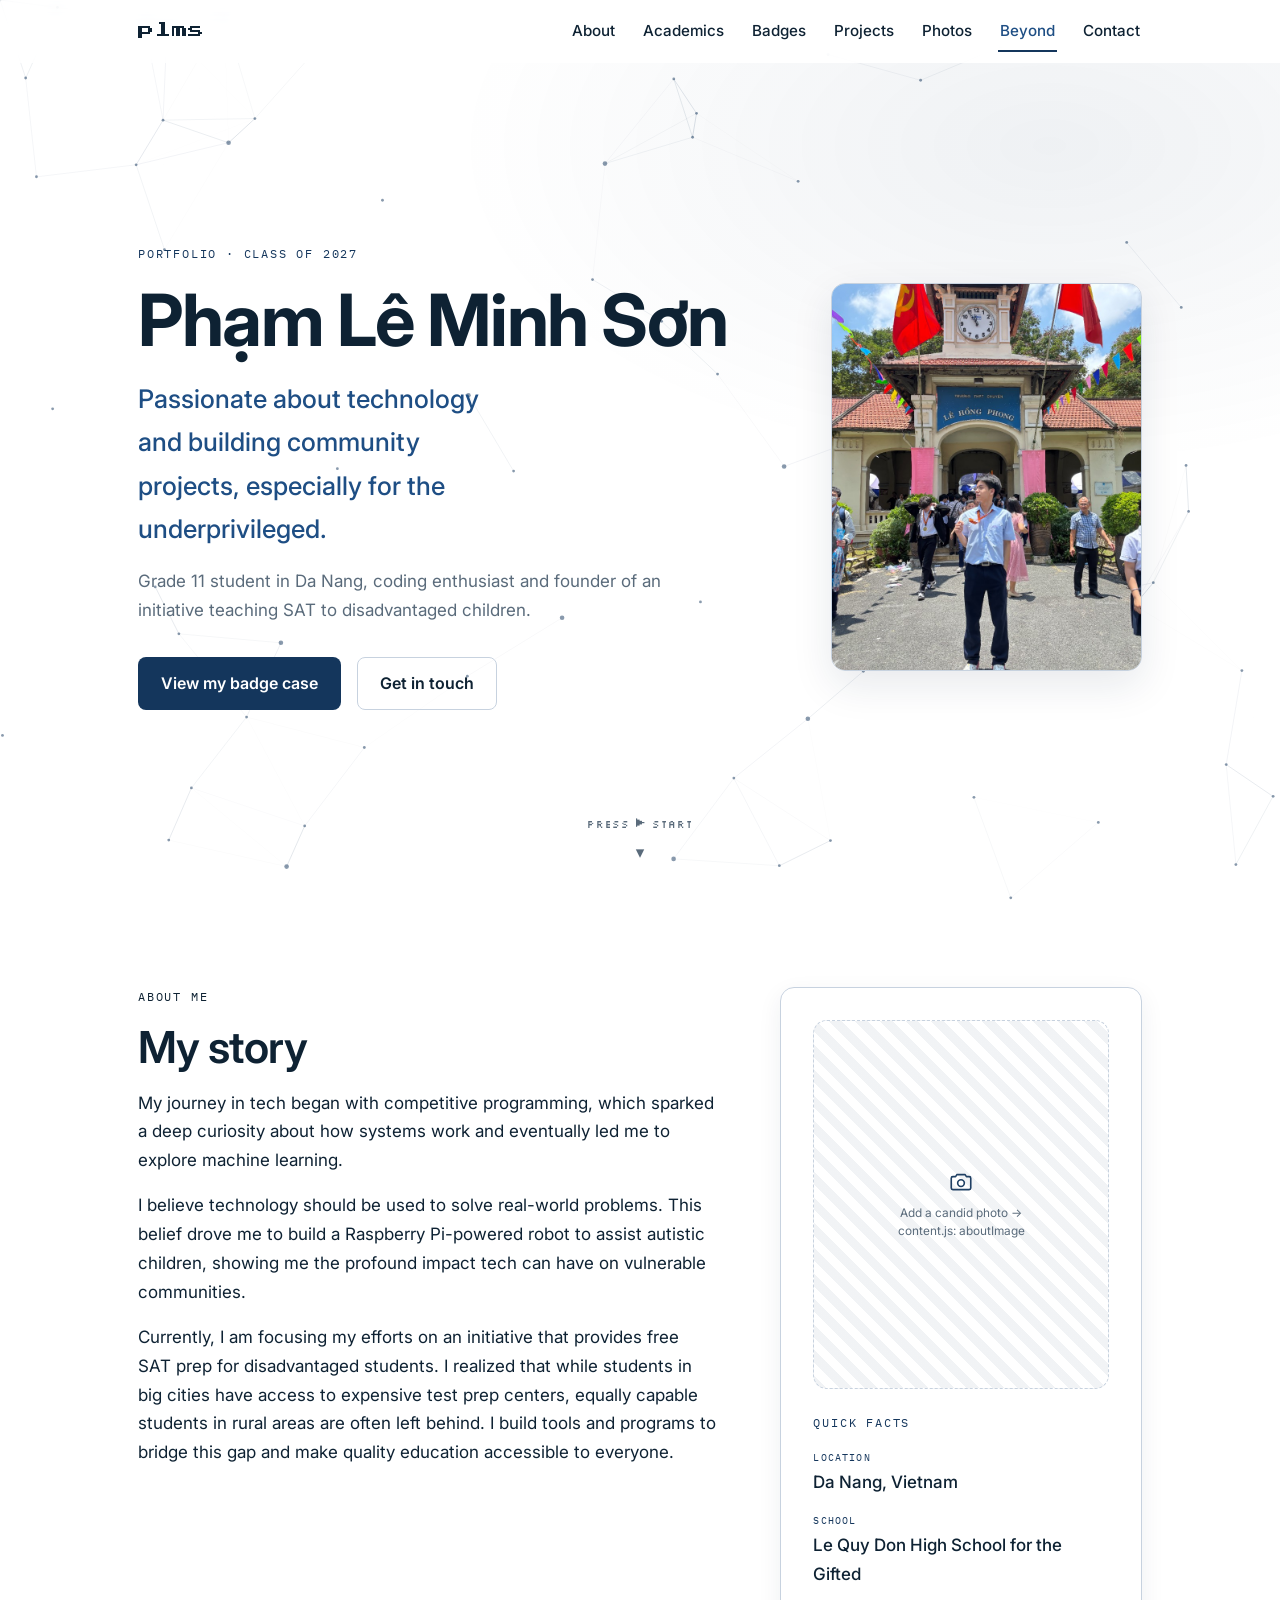
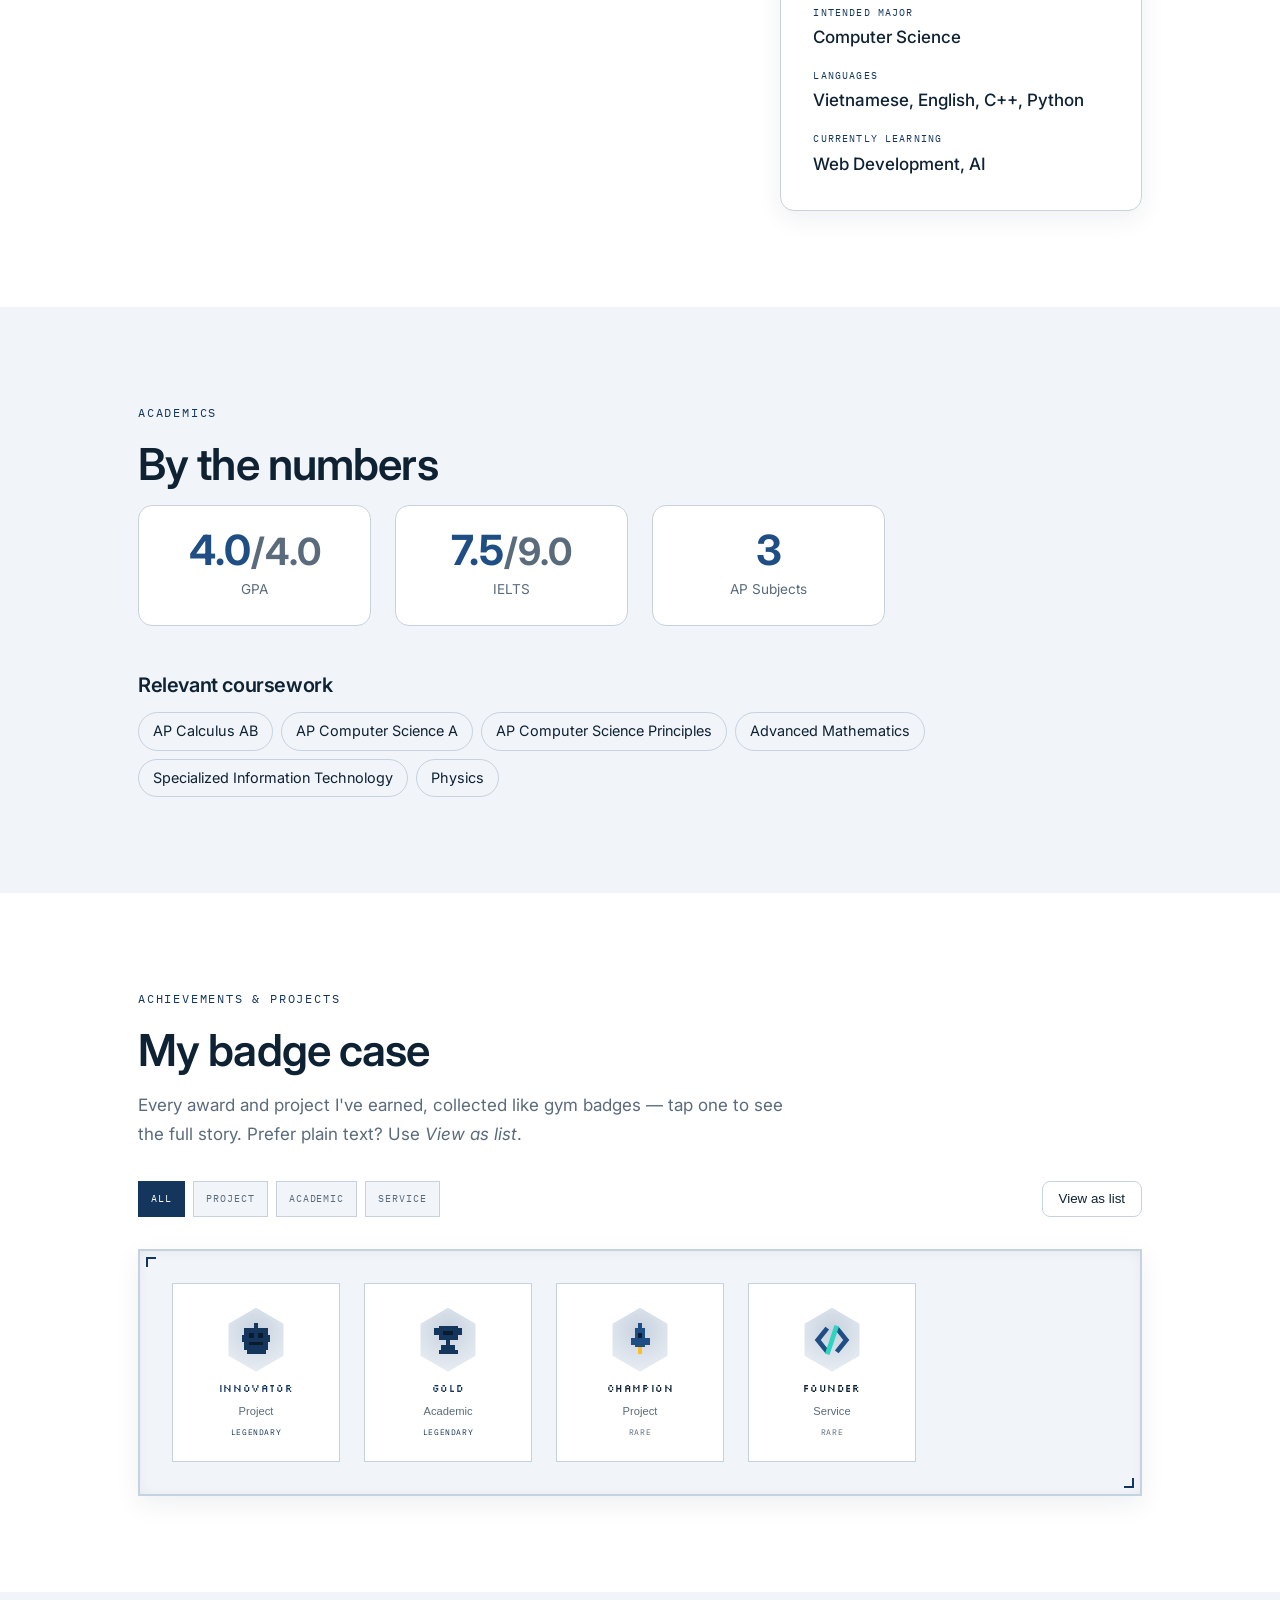
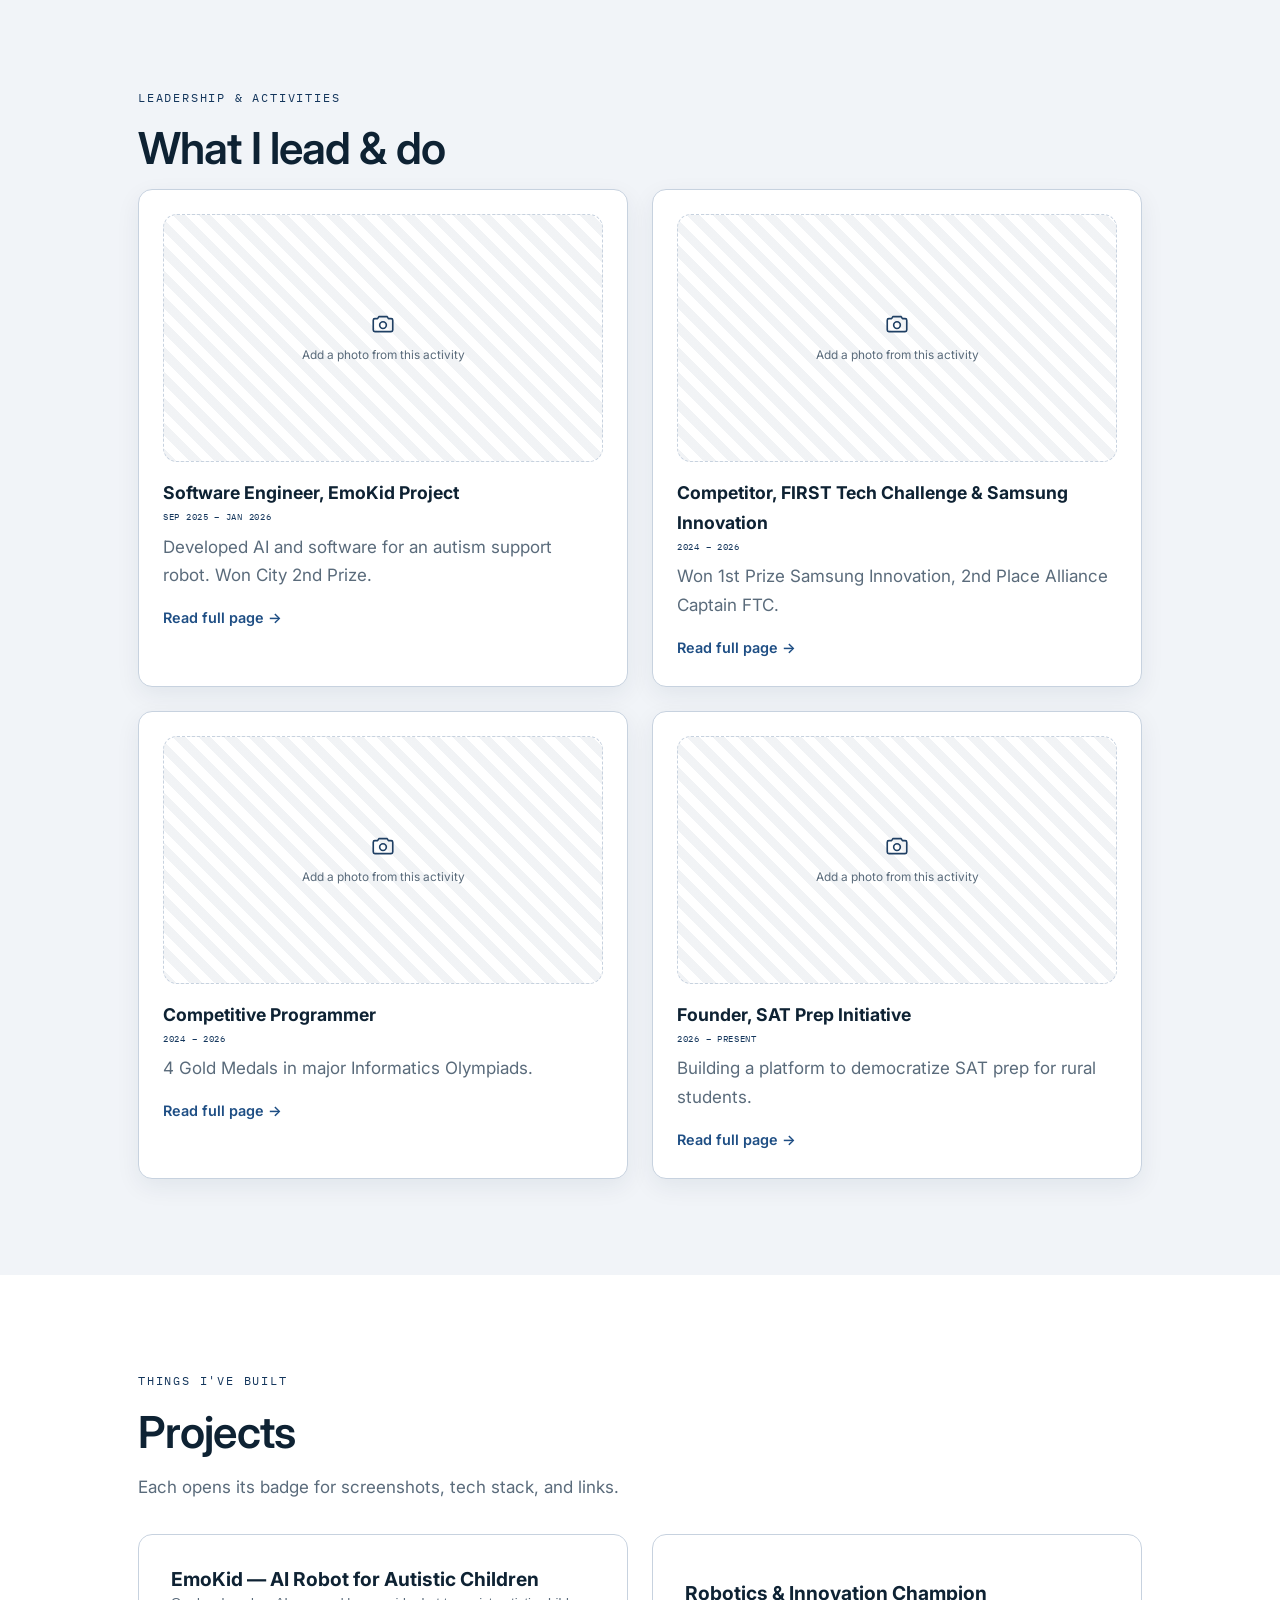
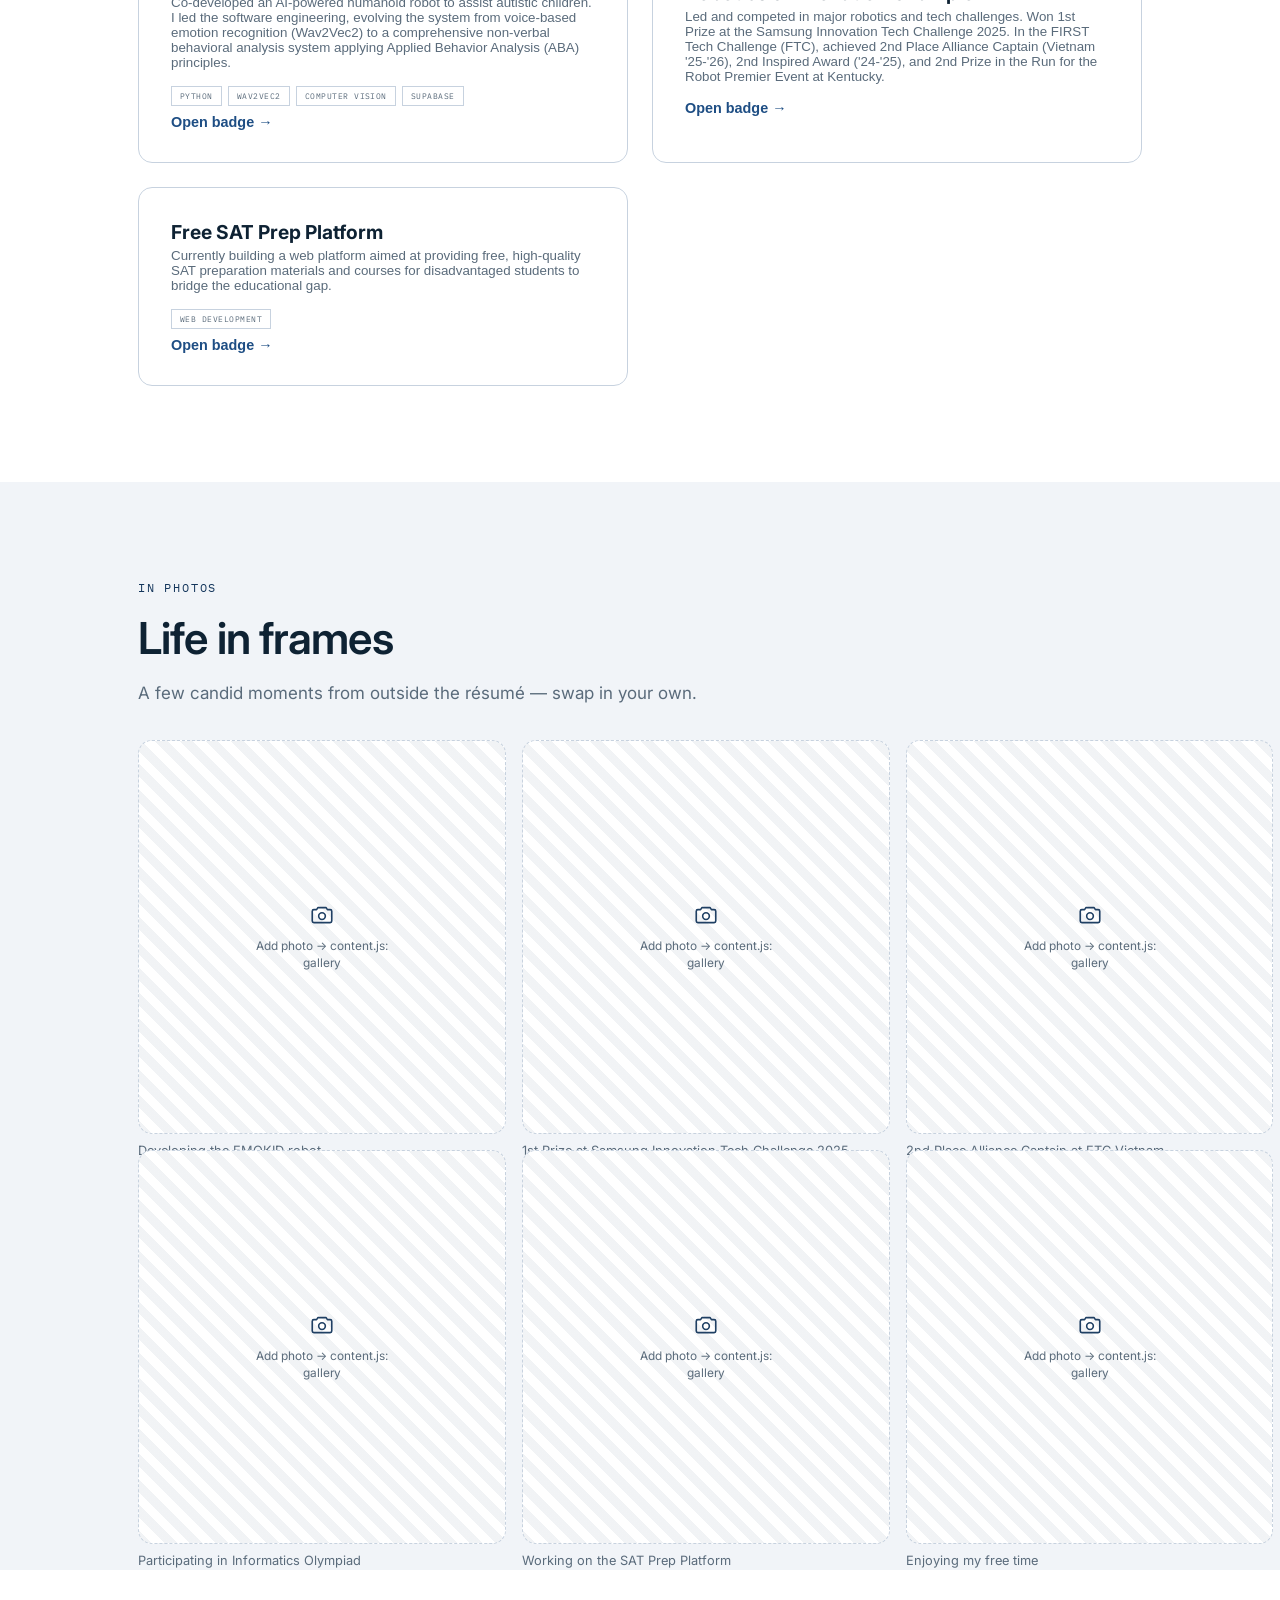
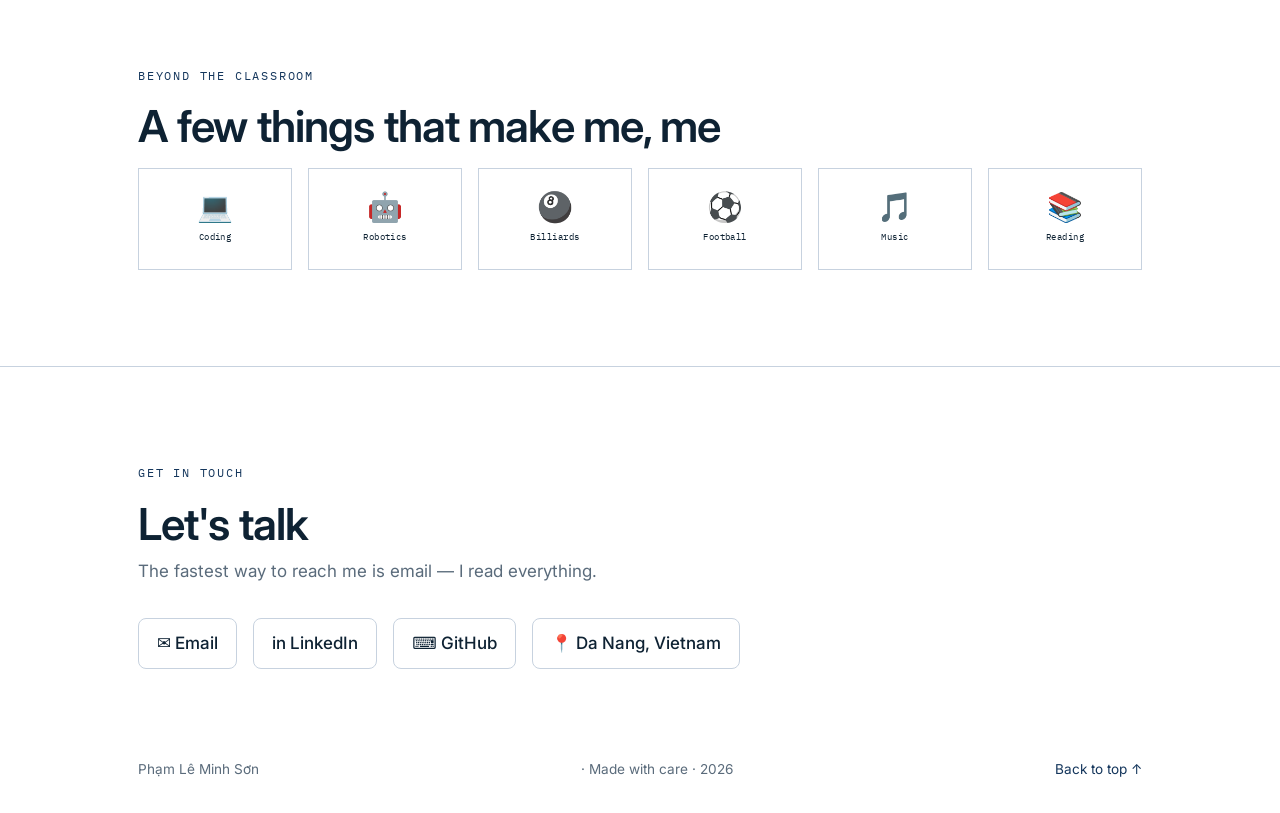
==== commit 33bc0477: "first commit" ====
--- a/index.html
+++ b/index.html
@@ -3,8 +3,8 @@
 <head>
   <meta charset="UTF-8">
   <meta name="viewport" content="width=device-width, initial-scale=1.0">
-  <title>Student Name — Portfolio</title> <!-- REPLACE: set to your name -->
-  <meta name="description" content="Portfolio of a Grade-12 student building technology that makes learning accessible."> <!-- REPLACE -->
+  <title>Phạm Lê Minh Sơn — Portfolio</title>
+  <meta name="description" content="Portfolio of Phạm Lê Minh Sơn - A Grade 11 student passionate about technology and building community projects.">
 
   <link rel="icon" type="image/svg+xml" href="assets/favicon.svg">
 
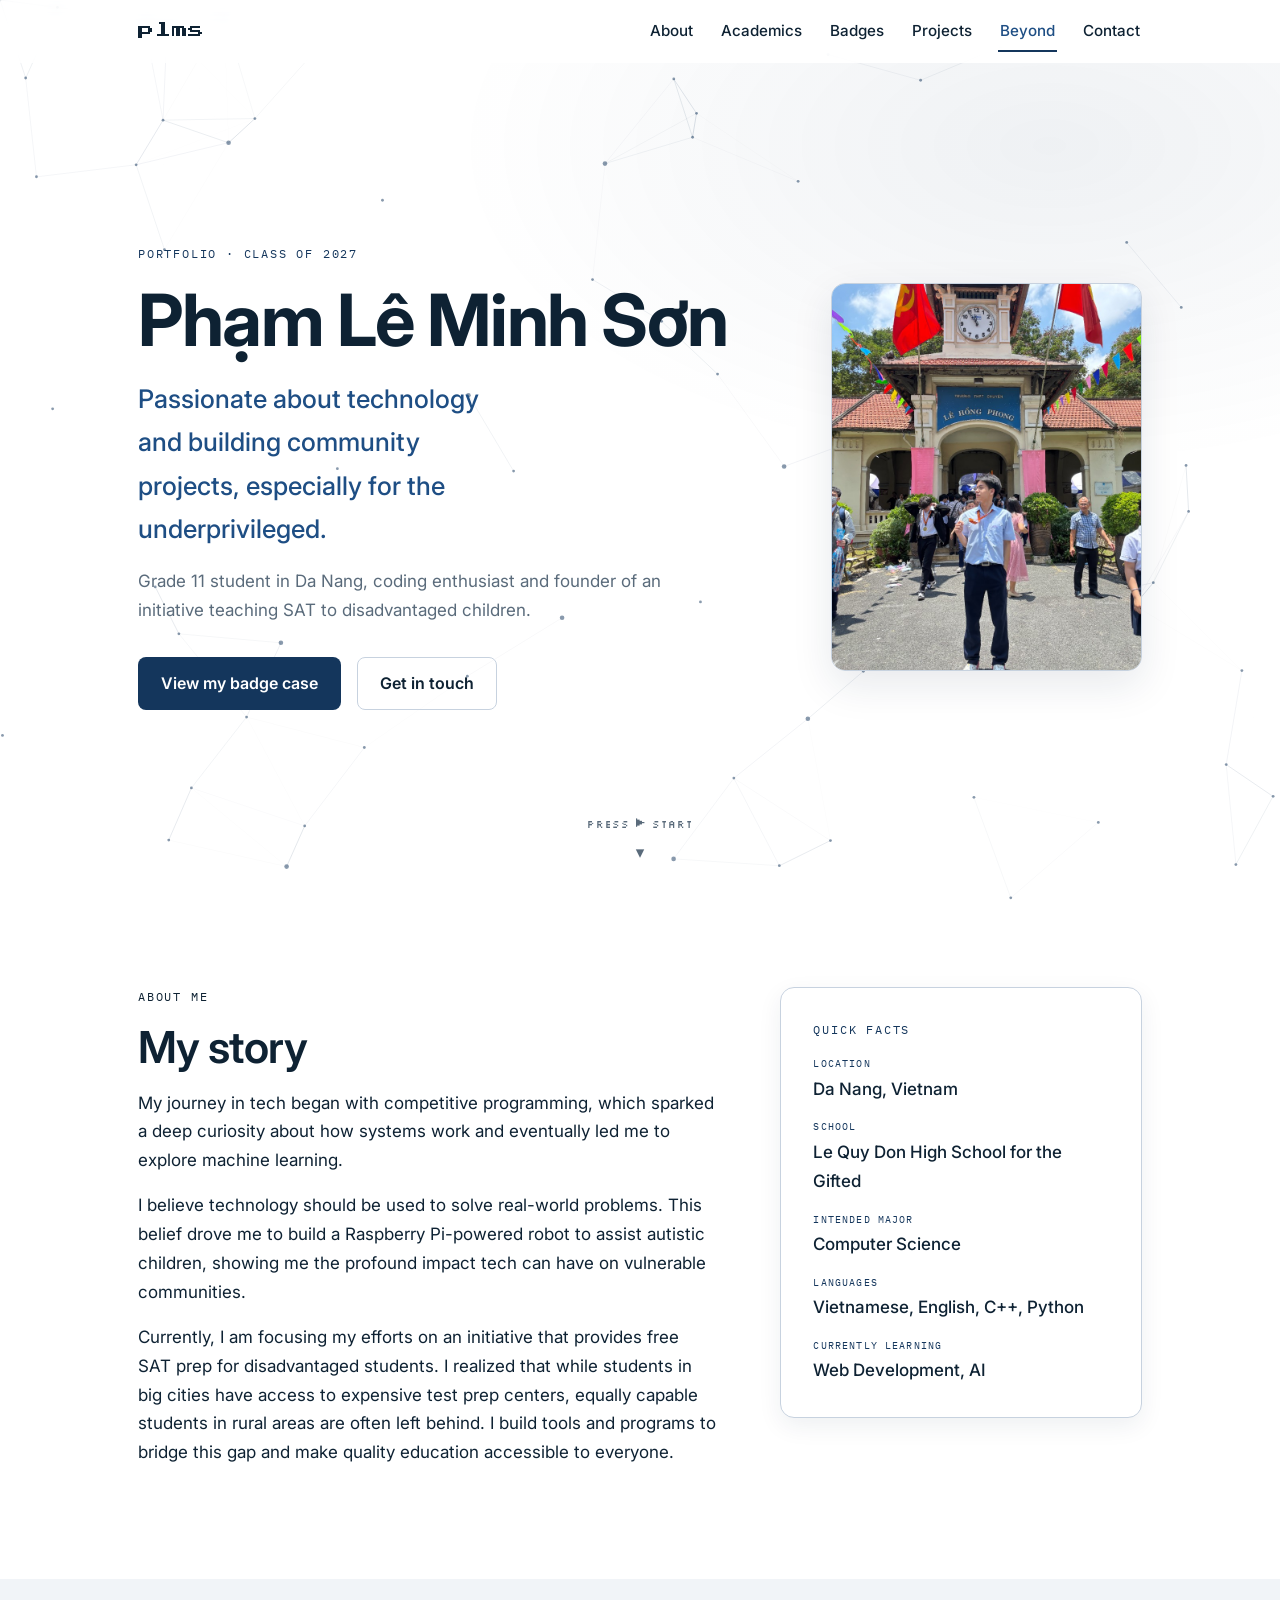
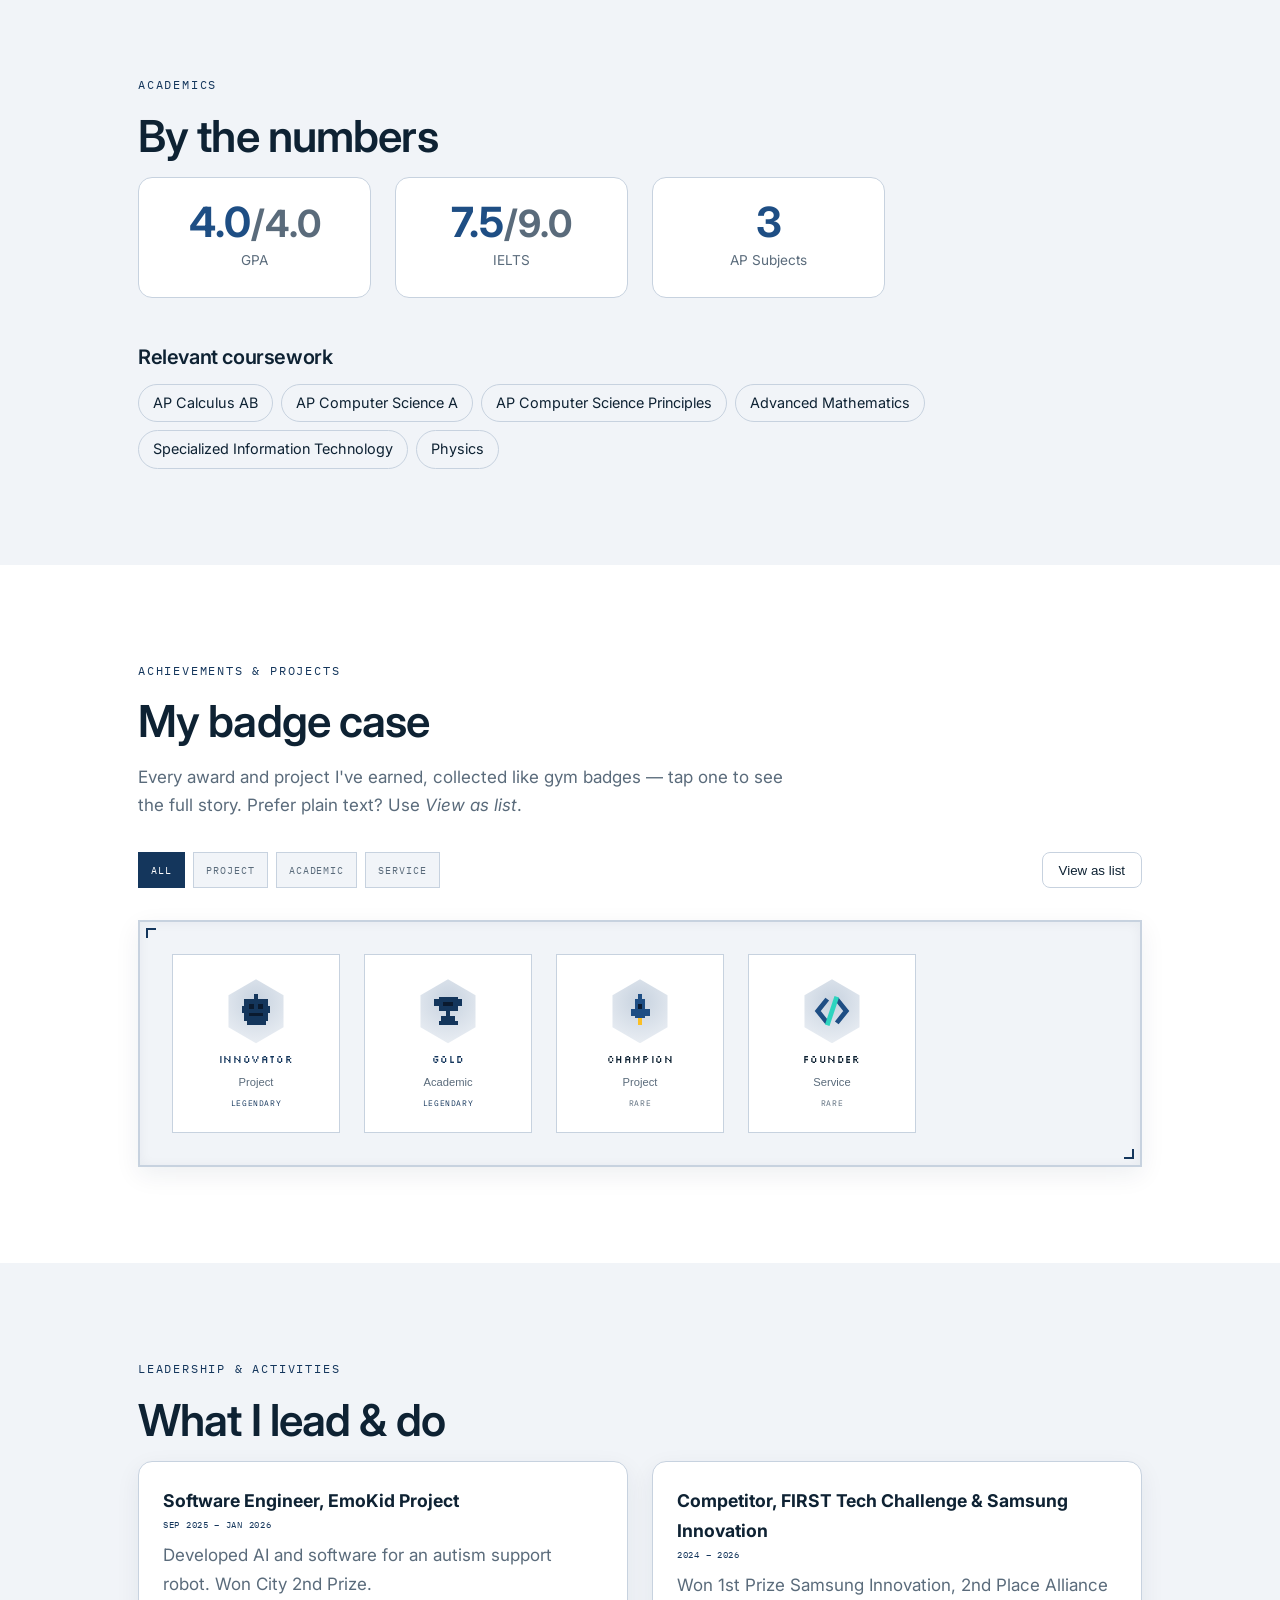
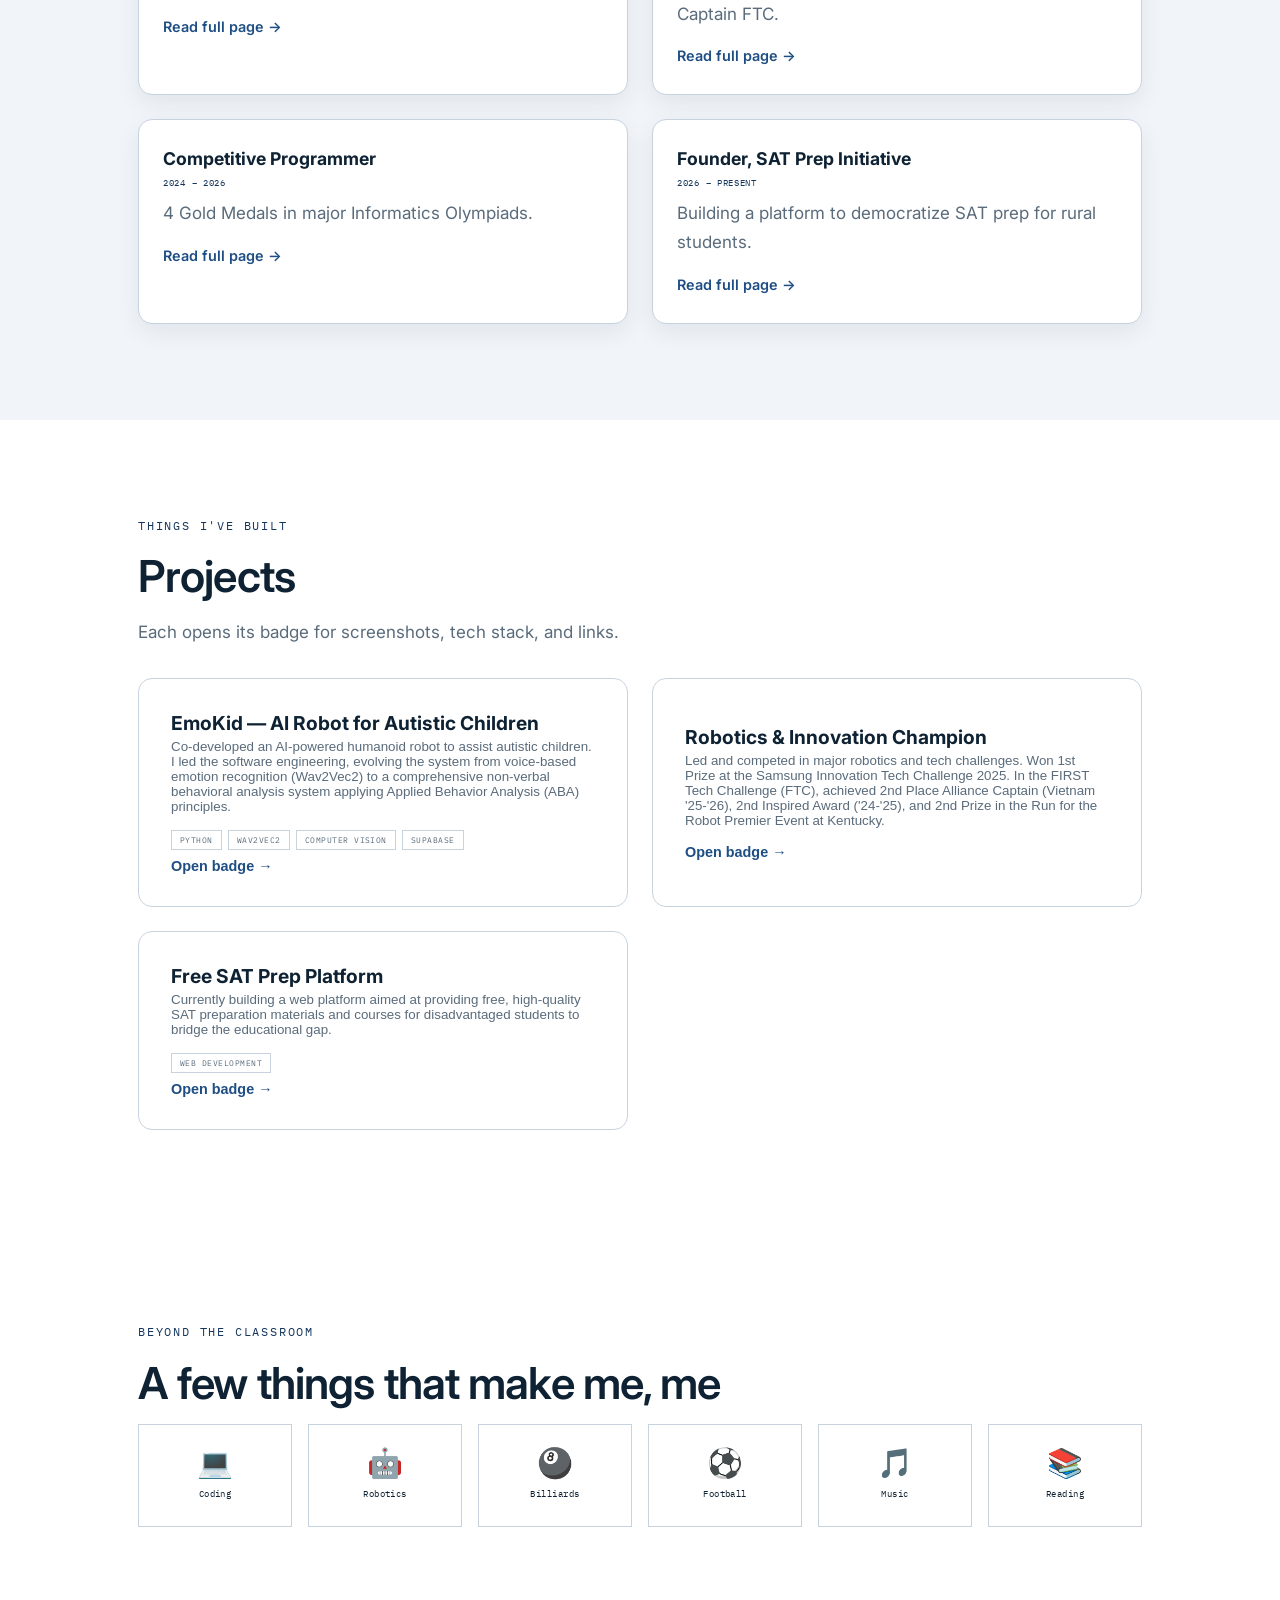
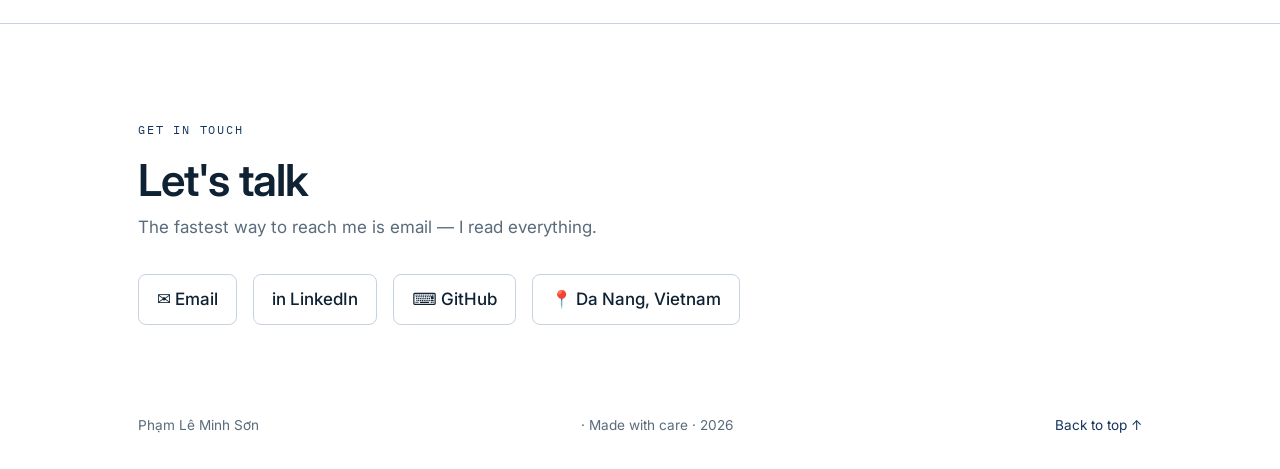
==== commit 4a70108a: "Clean up empty placeholders and gallery" ====
--- a/index.html
+++ b/index.html
@@ -29,7 +29,6 @@
         <a href="#academics">Academics</a>
         <a href="#badges">Badges</a>
         <a href="#projects">Projects</a>
-        <a href="#gallery">Photos</a>
         <a href="#beyond">Beyond</a>
         <a href="#contact">Contact</a>
       </nav>
@@ -45,7 +44,6 @@
       <a href="#academics">Academics</a>
       <a href="#badges">Badges</a>
       <a href="#projects">Projects</a>
-      <a href="#gallery">Photos</a>
       <a href="#beyond">Beyond</a>
       <a href="#contact">Contact</a>
     </nav>
@@ -83,7 +81,6 @@
           <div data-content="about"><!-- paragraphs injected from content.js --></div>
         </div>
         <aside class="about__facts reveal">
-          <figure class="about__photo" data-photo="aboutImage" data-hint="Add a candid photo → content.js: aboutImage"></figure>
           <p class="eyebrow">QUICK FACTS</p>
           <dl data-content="quickFacts"><!-- injected --></dl>
         </aside>
@@ -143,16 +140,6 @@
       </div>
     </section>
 
-    <!-- ============================ GALLERY ============================ -->
-    <section class="section section--alt" id="gallery">
-      <div class="container">
-        <p class="eyebrow">IN PHOTOS</p>
-        <h2>Life in frames</h2>
-        <p class="section__intro">A few candid moments from outside the résumé — swap in your own.</p>
-        <div class="gallery" data-content="gallery"><!-- gallery injected --></div>
-      </div>
-    </section>
-
     <!-- ============================ BEYOND ============================ -->
     <section class="section" id="beyond">
       <div class="container">
